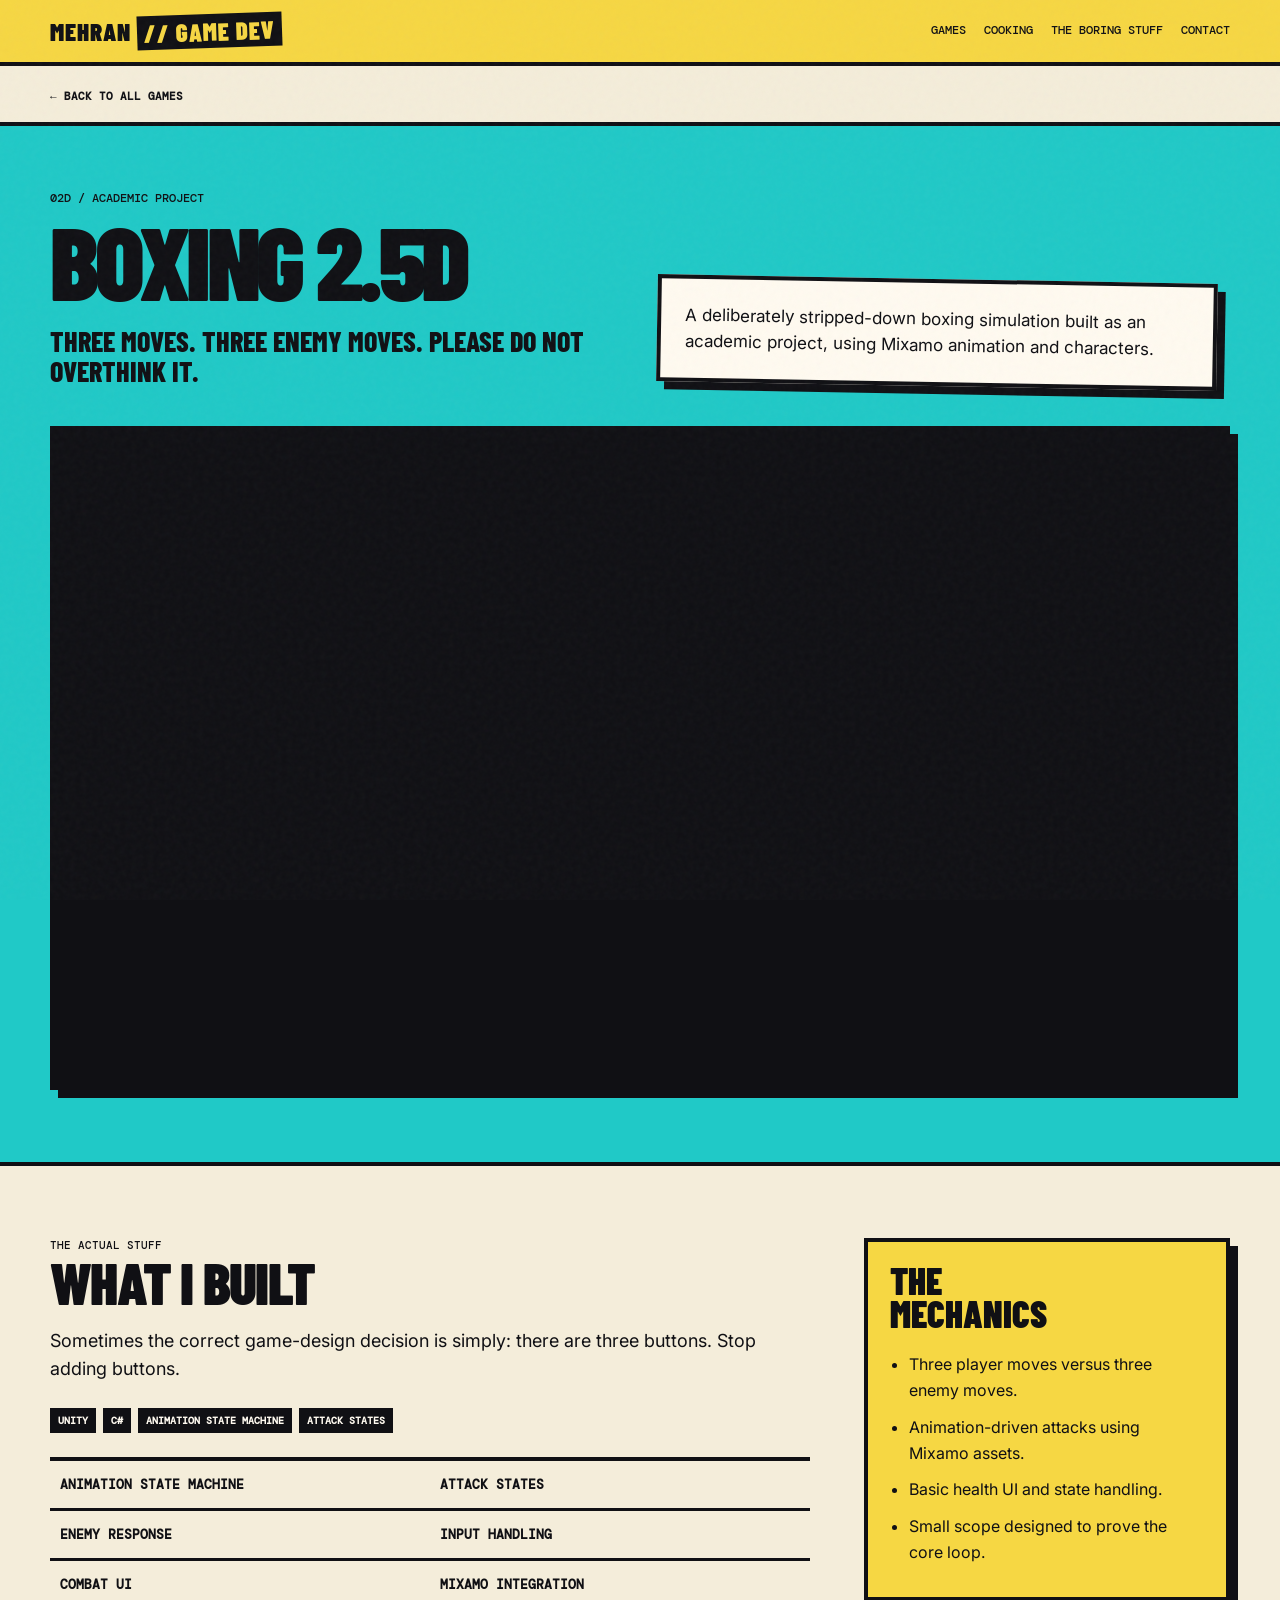
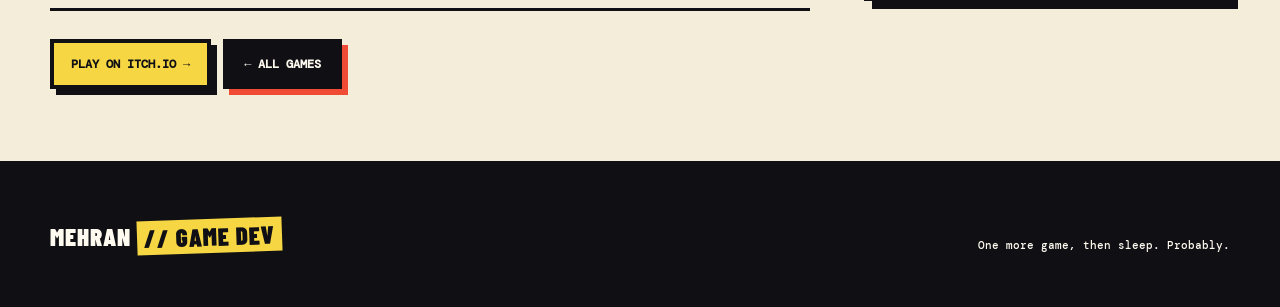
==== games/boxing-2-5d.html @ f03bd95a "initialising portfolio" ====
<!DOCTYPE html>
<html lang="en">
<head>
<meta charset="UTF-8">
<meta name="viewport" content="width=device-width, initial-scale=1.0">
<title>Boxing 2.5D // MEHRAN</title>
<meta name="description" content="Boxing 2.5D — project page by Mehran, solo indie game developer.">
<link rel="stylesheet" href="../css/style.css">
</head>
<body>
<div class="noise"></div>

<header class="topbar">
  <div class="wrap">
    <div class="logo"><a href="../index.html" style="text-decoration:none">MEHRAN <span>// GAME DEV</span></a></div>
    <nav>
      <a href="../index.html#games">games</a>
      <a href="../index.html#cooking">cooking</a>
      <a href="../index.html#about">the boring stuff</a>
      <a href="../index.html#contact">contact</a>
    </nav>
  </div>
</header>

<div class="back-row">
  <div class="wrap"><a href="../index.html#games">← back to all games</a></div>
</div>

<main>
<section class="project-hero cyan">
  <div class="wrap">
    <div class="project-top">
      <div>
        <div class="project-label">02D / ACADEMIC PROJECT</div>
        <h1 class="project-title">Boxing 2.5D</h1>
        <div class="project-hook">Three moves. Three enemy moves. Please do not overthink it.</div>
      </div>
      <div class="project-intro">A deliberately stripped-down boxing simulation built as an academic project, using Mixamo animation and characters.</div>
    </div>
    <div class="project-media">
      <video autoplay muted loop playsinline preload="metadata" aria-label="Boxing 2.5D gameplay">
  <source src="../assets/games/boxing-2-5d/boxing 25.mp4" type="video/mp4">
</video>
      <div class="media-empty">DROP YOUR GAMEPLAY CLIP IN<br>assets/games/boxing-2-5d/</div>
    </div>
  </div>
</section>

<section class="project-body">
  <div class="wrap project-grid">
    <div>
      <div class="eyebrow">THE ACTUAL STUFF</div>
      <h2>WHAT I BUILT</h2>
      <div class="project-copy">
        <p>Sometimes the correct game-design decision is simply: there are three buttons. Stop adding buttons.</p>
      </div>
      <div class="project-tags"><span class="project-tag">UNITY</span><span class="project-tag">C#</span><span class="project-tag">ANIMATION STATE MACHINE</span><span class="project-tag">ATTACK STATES</span></div>
      <div class="system-list"><div class="system-item">Animation state machine</div><div class="system-item">Attack states</div><div class="system-item">Enemy response</div><div class="system-item">Input handling</div><div class="system-item">Combat UI</div><div class="system-item">Mixamo integration</div></div>
      <div class="project-cta">
        <a class="project-button" href="https://mehran13579.itch.io/boxing-unity-25d-2nd" target="_blank" rel="noopener">PLAY ON ITCH.IO →</a>
        <a class="project-button dark" href="../index.html#games">← ALL GAMES</a>
      </div>
    </div>
    <aside class="project-aside">
      <h3>THE<br>MECHANICS</h3>
      <ul class="project-bullets"><li>Three player moves versus three enemy moves.</li><li>Animation-driven attacks using Mixamo assets.</li><li>Basic health UI and state handling.</li><li>Small scope designed to prove the core loop.</li></ul>
    </aside>
  </div>
</section>
</main>

<footer class="site-footer" id="contact">
  <div class="wrap footer-grid">
    <div class="logo">MEHRAN <span>// GAME DEV</span></div>
    <div class="footer-small">One more game, then sleep. Probably. </div>
  </div>
</footer>
</body>
</html>
---- css/style.css ----
@import url('https://fonts.googleapis.com/css2?family=Barlow+Condensed:wght@600;700;800;900&family=DM+Mono:wght@400;500&family=Inter:wght@400;600;700;800&display=swap');

:root{
  --ink:#101014;
  --paper:#f4edda;
  --yellow:#f6d743;
  --red:#ef4b35;
  --cyan:#20c9c7;
  --white:#fffaf0;
  --muted:#635f55;
  --border:4px solid var(--ink);
  --shadow:8px 8px 0 var(--ink);
  --display:"Barlow Condensed", Impact, sans-serif;
  --body:Inter, Arial, sans-serif;
  --mono:"DM Mono", monospace;
}
*{box-sizing:border-box}
html{scroll-behavior:smooth}
body{margin:0;background:var(--paper);color:var(--ink);font-family:var(--body);overflow-x:hidden}
a{color:inherit}
::selection{background:var(--red);color:var(--white)}

.noise{position:fixed;inset:0;pointer-events:none;opacity:.035;z-index:20;background-image:url("data:image/svg+xml,%3Csvg viewBox='0 0 180 180' xmlns='http://www.w3.org/2000/svg'%3E%3Cfilter id='n'%3E%3CfeTurbulence type='fractalNoise' baseFrequency='.9' numOctaves='3' stitchTiles='stitch'/%3E%3C/filter%3E%3Crect width='100%25' height='100%25' filter='url(%23n)'/%3E%3C/svg%3E")}
.wrap{width:min(1180px,calc(100% - 32px));margin:auto}
.topbar{border-bottom:var(--border);background:var(--yellow);position:sticky;top:0;z-index:15}
.topbar .wrap{height:62px;display:flex;align-items:center;justify-content:space-between;gap:20px}
.logo{font:900 25px var(--display);letter-spacing:.04em}
.logo span{display:inline-block;background:var(--ink);color:var(--yellow);padding:2px 7px;transform:rotate(-2deg)}
nav{display:flex;gap:18px;font:500 12px var(--mono);text-transform:uppercase}
nav a{text-decoration:none;border-bottom:2px solid transparent}
nav a:hover{border-color:var(--ink)}

.hero{padding:68px 0 78px;border-bottom:var(--border);position:relative;overflow:hidden}
.hero-grid{display:grid;grid-template-columns:1.35fr .65fr;gap:38px;align-items:end}
.kicker{font:500 13px var(--mono);text-transform:uppercase;margin-bottom:18px}
.kicker::before{content:"●";color:var(--red);margin-right:8px}
h1{font:900 clamp(65px,10vw,142px)/.78 var(--display);text-transform:uppercase;letter-spacing:-.045em;margin:0;max-width:850px}
.hero h1 .stroke{-webkit-text-stroke:3px var(--ink);color:transparent}
.hero-copy{font-size:18px;line-height:1.45;max-width:630px;margin:28px 0 0}
.tagline-options{margin-top:28px;display:grid;gap:8px;max-width:650px}
.tagline{font:500 12px var(--mono);border-left:5px solid var(--red);padding:9px 12px;background:var(--white)}
.tagline b{color:var(--red)}
.hero-side{border:var(--border);background:var(--cyan);padding:22px;box-shadow:var(--shadow);transform:rotate(1.5deg)}
.hero-side .screen{aspect-ratio:1/1;background:var(--ink);border:3px solid var(--ink);display:grid;place-items:center;position:relative;overflow:hidden}
.crosshair{font:900 95px var(--display);color:var(--yellow);line-height:1}
.hero-side p{font:500 11px var(--mono);line-height:1.5;margin:16px 0 0}
.tape{position:absolute;background:var(--yellow);border:3px solid var(--ink);padding:5px 12px;font:700 11px var(--mono);transform:rotate(-5deg)}
.tape.a{top:15px;right:-30px}.tape.b{bottom:20px;left:-25px;transform:rotate(7deg);background:var(--red);color:var(--white)}

section{padding:80px 0;border-bottom:var(--border)}
.section-head{display:flex;justify-content:space-between;align-items:flex-end;gap:20px;margin-bottom:32px}
.eyebrow{font:500 11px var(--mono);text-transform:uppercase;margin-bottom:7px}
h2{font:900 clamp(45px,7vw,88px)/.82 var(--display);margin:0;text-transform:uppercase;letter-spacing:-.03em}
.section-note{max-width:380px;font-size:13px;line-height:1.5}

.flagship{background:var(--red)}
.flagship .section-head{color:var(--white)}
.flagship .eyebrow{color:var(--yellow)}
.flagship-grid{display:grid;grid-template-columns:1.2fr .8fr;gap:24px}
.media{border:var(--border);background:var(--ink);box-shadow:var(--shadow);position:relative;min-height:420px;display:flex;align-items:center;justify-content:center;overflow:hidden}
/* .media::before{content:"GAMEPLAY MEDIA SLOT";font:700 13px var(--mono);letter-spacing:.12em;color:var(--yellow);border:2px dashed var(--yellow);padding:16px;transform:rotate(-4deg)} */
.media .hud{position:absolute;inset:15px;pointer-events:none;font:700 10px var(--mono);color:var(--white)}
.hud span{position:absolute}.hud .tl{top:0;left:0}.hud .tr{top:0;right:0}.hud .bl{bottom:0;left:0}.hud .br{bottom:0;right:0}
.flagship-info{border:var(--border);background:var(--paper);padding:28px;box-shadow:var(--shadow)}
.flagship-info h3{font:900 47px/.85 var(--display);text-transform:uppercase;margin:0 0 20px}
.flagship-info p{font-size:14px;line-height:1.55}
.specs{display:grid;grid-template-columns:1fr 1fr;border-top:3px solid var(--ink);margin-top:20px}
.spec{padding:14px 8px 14px 0;border-bottom:2px solid var(--ink)}
.spec:nth-child(odd){border-right:2px solid var(--ink);padding-right:12px}
.spec:nth-child(even){padding-left:12px}
.spec b{display:block;font:900 13px var(--display);text-transform:uppercase}.spec small{font:400 10px var(--mono)}
.tags{display:flex;flex-wrap:wrap;gap:6px;margin-top:18px}
.tag{font:500 10px var(--mono);background:var(--ink);color:var(--white);padding:6px 8px}
.button{display:inline-block;margin-top:20px;background:var(--yellow);border:var(--border);padding:12px 17px;text-decoration:none;font:900 14px var(--display);text-transform:uppercase;box-shadow:5px 5px 0 var(--ink)}
.button:hover{transform:translate(3px,3px);box-shadow:2px 2px 0 var(--ink)}

.games{background:var(--paper)}
.game-grid{display:grid;grid-template-columns:repeat(2,1fr);gap:24px}
.game-card{border:var(--border);background:var(--white);box-shadow:var(--shadow);position:relative;transition:transform .15s}
.game-card:hover{transform:rotate(-.7deg)}
.game-art{aspect-ratio:16/9;height:auto;background:var(--ink);display:grid;place-items:center;border-bottom:var(--border);position:relative;overflow:hidden}
.game-art .slot{color:var(--yellow);font:500 11px var(--mono);border:2px dashed var(--yellow);padding:12px}
.game-art .icon{position:absolute;font:900 80px var(--display);opacity:.9}
.game-card:nth-child(1) .game-art{background:var(--cyan)}.game-card:nth-child(2) .game-art{background:var(--yellow)}
.game-card:nth-child(3) .game-art{background:var(--red)}.game-card:nth-child(4) .game-art{background:#b9d7d5}
.game-card:nth-child(5) .game-art{background:#e1bb4e}
.card-body{padding:22px}
.card-num{font:500 10px var(--mono);color:var(--muted)}
.card-body h3{font:900 36px/.9 var(--display);text-transform:uppercase;margin:8px 0 10px}
.hook{font-weight:800;font-size:14px;margin-bottom:16px}
.card-body ul{padding-left:18px;margin:0;font-size:12px;line-height:1.6}
.card-body .tags{margin-top:17px}
.card-link{font:700 11px var(--mono);display:inline-block;margin-top:18px;text-transform:uppercase;text-decoration-thickness:2px}

.cooking{background:var(--cyan)}
.cook-grid{display:grid;grid-template-columns:repeat(3,1fr);gap:18px}
.cook{border:var(--border);background:var(--white);padding:20px;box-shadow:5px 5px 0 var(--ink);position:relative}
.cook:after{content:"WIP";position:absolute;top:12px;right:-7px;background:var(--red);color:var(--white);border:3px solid var(--ink);padding:4px 8px;font:900 11px var(--mono);transform:rotate(4deg)}
.cook h3{font:900 33px/.9 var(--display);text-transform:uppercase;margin:0 0 12px;padding-right:30px}
.cook p{font-size:12px;line-height:1.55}
.cook .status{font:500 10px var(--mono);border-top:2px solid var(--ink);padding-top:12px;margin-top:18px}

.about{background:var(--ink);color:var(--white)}
.about-grid{display:grid;grid-template-columns:.8fr 1.2fr;gap:45px}
.about h2{color:var(--yellow)}
.devlog{border:var(--border);padding:20px;background:var(--yellow);color:var(--ink);box-shadow:var(--shadow);transform:rotate(-1deg)}
.devlog p{font:500 13px/1.6 var(--mono)}
.skills{display:flex;flex-wrap:wrap;gap:9px;margin-top:20px}
.skill{border:2px solid var(--white);padding:9px 11px;font:500 11px var(--mono)}
.about-copy{font-size:16px;line-height:1.65;max-width:700px}.about-copy strong{color:var(--yellow)}
.skill-label{font:700 12px var(--mono);margin-top:25px;text-transform:uppercase}

.content{background:var(--yellow)}
.content-grid{display:grid;grid-template-columns:1fr 1fr;gap:24px}
.content-card{border:var(--border);background:var(--white);padding:25px;box-shadow:var(--shadow)}
.content-card h3{font:900 43px/.85 var(--display);text-transform:uppercase;margin:0 0 12px}
.content-card p{font-size:13px;line-height:1.55}
.content-card a{font:700 11px var(--mono);text-transform:uppercase}

footer{background:var(--red);color:var(--white);padding:75px 0 35px}
.footer-main{display:flex;justify-content:space-between;align-items:end;gap:30px}
footer h2{color:var(--yellow);max-width:700px}
.footer-links{display:flex;flex-wrap:wrap;gap:10px;margin-top:30px}
.footer-links a{border:3px solid var(--white);padding:10px 13px;text-decoration:none;font:700 11px var(--mono)}
.footer-links a:hover{background:var(--white);color:var(--red)}
.footnote{margin-top:60px;border-top:2px solid var(--white);padding-top:15px;font:400 10px var(--mono);display:flex;justify-content:space-between}

@media(max-width:800px){
  .topbar .wrap{height:auto;min-height:58px;padding:10px 0}.topbar nav{display:none}
  .hero{padding:50px 0}.hero-grid,.flagship-grid,.about-grid,.content-grid{grid-template-columns:1fr}
  .hero-side{max-width:330px;margin:10px auto 0}.game-grid{grid-template-columns:1fr}.cook-grid{grid-template-columns:1fr}
  .media{min-height:300px}.section-head{display:block}.section-note{margin-top:15px}
  .footer-main{display:block}
}
@media(max-width:500px){
  .wrap{width:min(100% - 22px,1180px)}section{padding:55px 0}
  h1{font-size:65px}.flagship-info h3{font-size:39px}.game-art{aspect-ratio:16/9;height:auto}
  .specs{grid-template-columns:1fr}.spec:nth-child(odd){border-right:0;padding-right:0}.spec:nth-child(even){padding-left:0}
  .footnote{display:block}.footnote span{display:block;margin-top:8px}
}
/* Scalable media */
.game-media,.game-media img,.game-media video{width:100%;height:100%}
.game-media{position:absolute;inset:0;overflow:hidden}
.game-media img,.game-media video{object-fit:cover;display:block}
.game-media-placeholder{position:absolute;inset:0;display:grid;place-items:center;pointer-events:none}
.game-art .game-media-placeholder{color:var(--yellow);font:500 11px var(--mono);z-index:2}
.game-art.has-media .game-media-placeholder{display:none}


/* MP4 / WebM gameplay media */
.game-media video{
  width:100%;
  height:100%;
  display:block;
  object-fit:cover;
}
.game-media .video-fallback{
  display:none;
}


/* =========================================================
   MULTI-PAGE PROJECTS
   Same visual language; deeper project pages.
   ========================================================= */
.project-hero{padding:64px 0 72px;border-bottom:var(--border);background:var(--red)}
.project-hero.yellow{background:var(--yellow)}
.project-hero.cyan{background:var(--cyan)}
.project-top{display:grid;grid-template-columns:1fr 1fr;gap:34px;align-items:end}
.project-label{font:500 12px var(--mono);text-transform:uppercase;margin-bottom:14px}
.project-title{font:900 clamp(58px,8vw,110px)/.8 var(--display);text-transform:uppercase;letter-spacing:-.045em;margin:0;max-width:850px}
.project-hook{font:800 clamp(19px,2.2vw,28px)/1.08 var(--display);text-transform:uppercase;margin:24px 0 0;max-width:700px}
.project-intro{font-size:17px;line-height:1.5;max-width:560px;border:var(--border);background:var(--white);padding:24px;box-shadow:var(--shadow);transform:rotate(1deg)}
.project-media{border:var(--border);background:var(--ink);box-shadow:var(--shadow);margin-top:40px;aspect-ratio:16/9;position:relative;overflow:hidden}
.project-media video,.project-media img{width:100%;height:100%;display:block;object-fit:cover}
.project-media .media-empty{height:100%;display:grid;place-items:center;color:var(--yellow);font:500 12px var(--mono);text-align:center;padding:20px}
.project-body{padding:72px 0}
.project-grid{display:grid;grid-template-columns:1.35fr .65fr;gap:54px}
.project-body h2{font-size:58px;margin-bottom:20px}
.project-copy{font-size:18px;line-height:1.6;max-width:720px}
.project-copy p{margin:0 0 22px}
.system-list{display:grid;grid-template-columns:repeat(2,minmax(0,1fr));gap:0;border-top:var(--border)}
.system-item{font:700 13px var(--mono);padding:15px 10px;border-bottom:3px solid var(--ink);text-transform:uppercase}
.project-aside{border:var(--border);background:var(--yellow);padding:22px;box-shadow:var(--shadow);align-self:start}
.project-aside h3{font:900 37px/.9 var(--display);text-transform:uppercase;margin:0 0 20px}
.project-bullets{margin:0;padding-left:19px;line-height:1.65}
.project-bullets li{margin-bottom:10px}
.project-tags{display:flex;flex-wrap:wrap;gap:7px;margin:24px 0}
.project-tag{background:var(--ink);color:var(--white);font:700 10px var(--mono);padding:6px 8px}
.project-cta{display:flex;flex-wrap:wrap;gap:12px;margin-top:28px}
.project-button{display:inline-block;background:var(--yellow);border:var(--border);box-shadow:6px 6px 0 var(--ink);padding:13px 17px;font:800 12px var(--mono);text-decoration:none;text-transform:uppercase}
.project-button.dark{background:var(--ink);color:var(--white);box-shadow:6px 6px 0 var(--red)}
.project-button:hover{transform:translate(3px,3px);box-shadow:3px 3px 0 var(--ink)}
.project-note{border-left:7px solid var(--red);background:var(--paper);padding:16px 18px;font:500 12px/1.6 var(--mono);margin-top:28px}
.back-row{padding:18px 0;border-bottom:var(--border);background:var(--paper)}
.back-row a{font:700 11px var(--mono);text-decoration:none;text-transform:uppercase}
.back-row a:hover{text-decoration:underline}
.site-footer{padding:54px 0;background:var(--ink);color:var(--white)}
.site-footer .logo span{background:var(--yellow);color:var(--ink)}
.footer-grid{display:flex;justify-content:space-between;gap:30px;align-items:end}
.footer-small{font:500 11px/1.5 var(--mono);max-width:420px}
@media(max-width:800px){
  .project-top,.project-grid{grid-template-columns:1fr}
  .project-media{aspect-ratio:16/9}
  .system-list{grid-template-columns:1fr}
  .footer-grid{display:grid}
}
.card-actions{display:flex;flex-wrap:wrap;gap:10px;margin-top:14px}
.card-actions .card-link{margin-top:0}
.card-actions .secondary{background:transparent;color:var(--ink)}

.button.secondary{background:transparent;color:var(--ink);margin-left:4px}
#flagship-media video {
    width: 100%;
    height: 100%;
    object-fit: cover;
    display: block;
}
/* Cooking project media variants */
.game-art.paper{background:var(--paper)}
.game-art.yellow{background:var(--yellow)}
.game-art.red{background:var(--red)}
.game-art.white{color:var(--white)}
.game-art > video,.game-art > img{width:100%;height:100%;object-fit:cover;display:block}
/* .hero-side .screen img {
    width: 100%;
    height: 100%;
    object-fit: cover;
    display: block;
} */
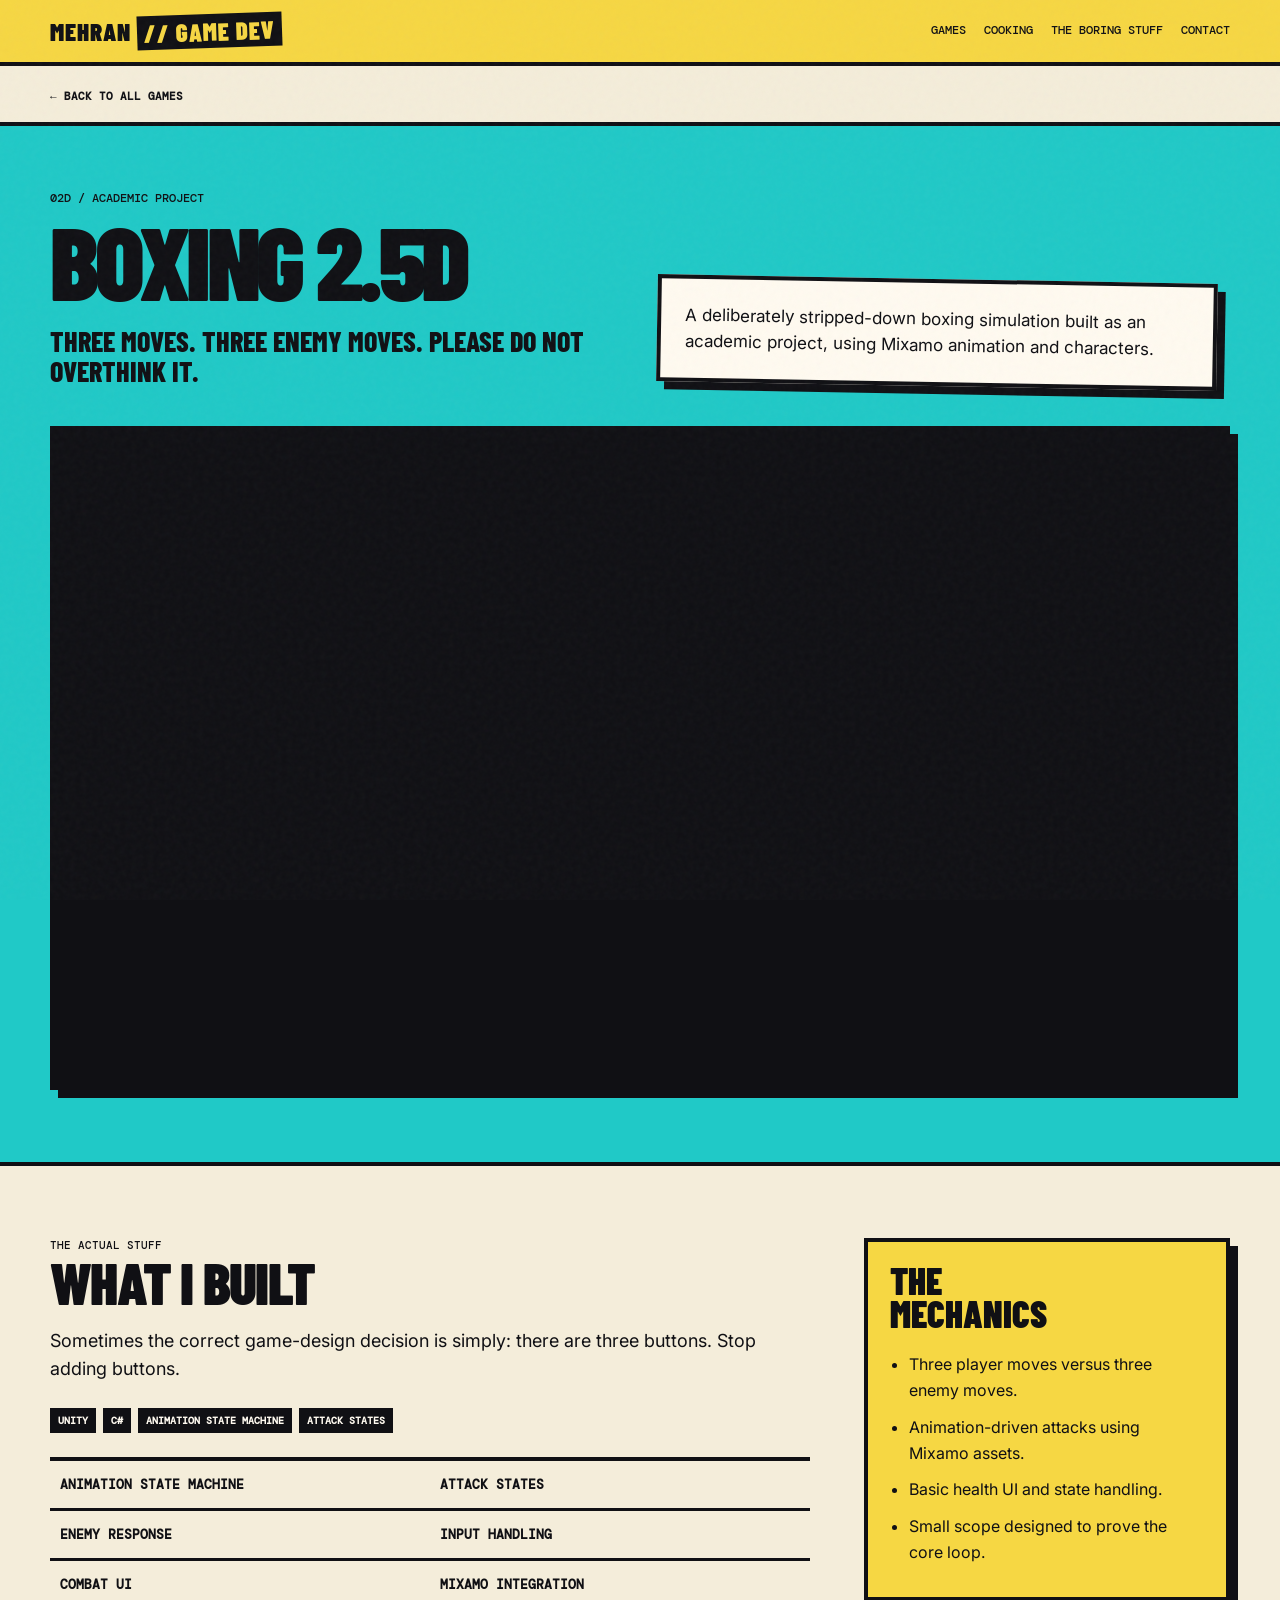
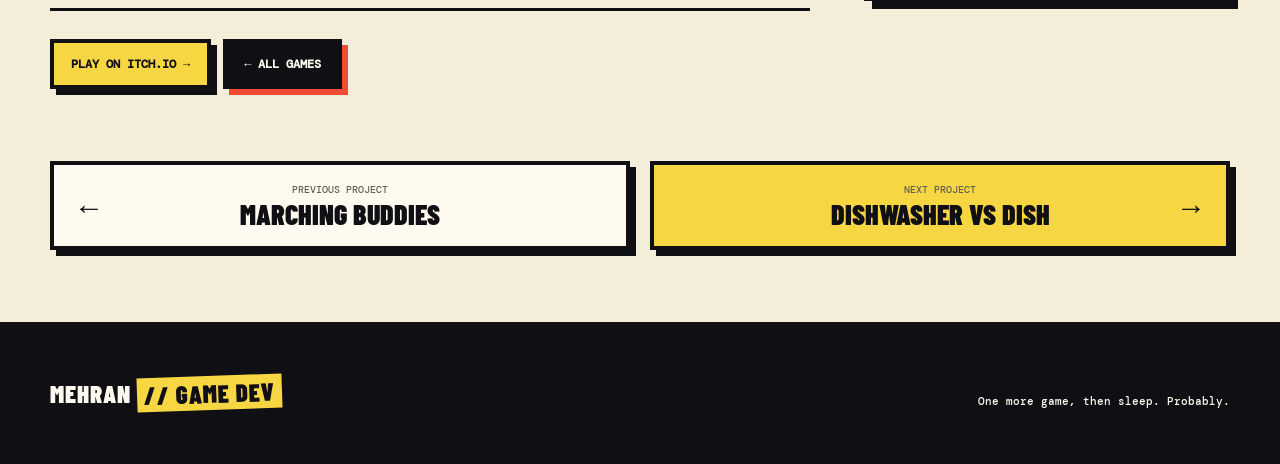
==== commit 2f016d03: "updated the project analysises" ====
--- a/games/boxing-2-5d.html
+++ b/games/boxing-2-5d.html
@@ -69,6 +69,17 @@
 </section>
 </main>
 
+<nav class="project-pagination wrap" aria-label="Project navigation">
+  <a class="project-pagination-link previous" href="marching-buddies.html" aria-label="Previous project: Marching Buddies" rel="prev">
+    <span class="project-pagination-arrow" aria-hidden="true">←</span>
+    <span><span class="project-pagination-label">PREVIOUS PROJECT</span><span class="project-pagination-title">Marching Buddies</span></span>
+  </a>
+  <a class="project-pagination-link next" href="dishwasher-vs-dish.html" aria-label="Next project: Dishwasher vs Dish" rel="next">
+    <span><span class="project-pagination-label">NEXT PROJECT</span><span class="project-pagination-title">Dishwasher vs Dish</span></span>
+    <span class="project-pagination-arrow" aria-hidden="true">→</span>
+  </a>
+</nav>
+
 <footer class="site-footer" id="contact">
   <div class="wrap footer-grid">
     <div class="logo">MEHRAN <span>// GAME DEV</span></div>
--- a/css/style.css
+++ b/css/style.css
@@ -78,6 +78,9 @@
 .game-grid{display:grid;grid-template-columns:repeat(2,1fr);gap:24px}
 .game-card{border:var(--border);background:var(--white);box-shadow:var(--shadow);position:relative;transition:transform .15s}
 .game-card:hover{transform:rotate(-.7deg)}
+.game-card .card-overlay{position:absolute;inset:0;z-index:1}
+.game-card .card-overlay:focus-visible{outline:3px solid var(--red);outline-offset:3px}
+.game-card .card-actions{position:relative;z-index:2}
 .game-art{aspect-ratio:16/9;height:auto;background:var(--ink);display:grid;place-items:center;border-bottom:var(--border);position:relative;overflow:hidden}
 .game-art .slot{color:var(--yellow);font:500 11px var(--mono);border:2px dashed var(--yellow);padding:12px}
 .game-art .icon{position:absolute;font:900 80px var(--display);opacity:.9}
@@ -126,7 +129,22 @@
 .footnote{margin-top:60px;border-top:2px solid var(--white);padding-top:15px;font:400 10px var(--mono);display:flex;justify-content:space-between}
 
 @media(max-width:800px){
-  .topbar .wrap{height:auto;min-height:58px;padding:10px 0}.topbar nav{display:none}
+
+  .topbar .wrap{
+    height:auto;
+    min-height:58px;
+    padding:10px 0;
+    gap:10px;
+  }
+
+  .topbar nav{
+    display:flex;
+    gap:8px;
+    font-size:9px;
+    flex-wrap:wrap;
+    justify-content:flex-end;
+  }
+
   .hero{padding:50px 0}.hero-grid,.flagship-grid,.about-grid,.content-grid{grid-template-columns:1fr}
   .hero-side{max-width:330px;margin:10px auto 0}.game-grid{grid-template-columns:1fr}.cook-grid{grid-template-columns:1fr}
   .media{min-height:300px}.section-head{display:block}.section-note{margin-top:15px}
@@ -174,7 +192,7 @@
 .project-media{border:var(--border);background:var(--ink);box-shadow:var(--shadow);margin-top:40px;aspect-ratio:16/9;position:relative;overflow:hidden}
 .project-media video,.project-media img{width:100%;height:100%;display:block;object-fit:cover}
 .project-media .media-empty{height:100%;display:grid;place-items:center;color:var(--yellow);font:500 12px var(--mono);text-align:center;padding:20px}
-.project-body{padding:72px 0}
+.project-body{padding:72px 0;border-bottom:0}
 .project-grid{display:grid;grid-template-columns:1.35fr .65fr;gap:54px}
 .project-body h2{font-size:58px;margin-bottom:20px}
 .project-copy{font-size:18px;line-height:1.6;max-width:720px}
@@ -195,6 +213,17 @@
 .back-row{padding:18px 0;border-bottom:var(--border);background:var(--paper)}
 .back-row a{font:700 11px var(--mono);text-decoration:none;text-transform:uppercase}
 .back-row a:hover{text-decoration:underline}
+.project-pagination{display:grid;grid-template-columns:repeat(2,minmax(0,1fr));gap:20px;padding-top:0;padding-bottom:72px}
+.project-pagination-link{position:relative;display:flex;align-items:center;justify-content:center;min-width:0;padding:18px 52px;border:var(--border);background:var(--white);box-shadow:6px 6px 0 var(--ink);text-decoration:none;transition:transform .15s,box-shadow .15s}
+.project-pagination-link.next{background:var(--yellow)}
+.project-pagination-link:hover,.project-pagination-link:focus-visible{transform:translate(3px,3px);box-shadow:3px 3px 0 var(--ink)}
+.project-pagination-link:focus-visible{outline:3px solid var(--red);outline-offset:4px}
+.project-pagination-label,.project-pagination-title{display:block}
+.project-pagination-label{font:500 10px var(--mono);color:var(--muted)}
+.project-pagination-title{margin-top:5px;font:900 clamp(19px,2.4vw,28px)/.95 var(--display);text-transform:uppercase}
+.project-pagination-link>span:not(.project-pagination-arrow){flex:1;text-align:center}
+.project-pagination-arrow{position:absolute;left:20px;font:900 30px/.8 var(--display)}
+.project-pagination-link.next .project-pagination-arrow{left:auto;right:20px}
 .site-footer{padding:54px 0;background:var(--ink);color:var(--white)}
 .site-footer .logo span{background:var(--yellow);color:var(--ink)}
 .footer-grid{display:flex;justify-content:space-between;gap:30px;align-items:end}
@@ -203,7 +232,13 @@
   .project-top,.project-grid{grid-template-columns:1fr}
   .project-media{aspect-ratio:16/9}
   .system-list{grid-template-columns:1fr}
+  .project-pagination{gap:12px}
+  .project-pagination-link{padding:14px 40px}
+  .project-pagination-title{font-size:21px}
   .footer-grid{display:grid}
+}
+@media(max-width:500px){
+  .project-pagination{grid-template-columns:1fr;padding-bottom:55px}
 }
 .card-actions{display:flex;flex-wrap:wrap;gap:10px;margin-top:14px}
 .card-actions .card-link{margin-top:0}
@@ -227,4 +262,25 @@
     height: 100%;
     object-fit: cover;
     display: block;
-} */+} */
+
+.breakdown-image-trigger{display:block;width:100%;margin-top:20px;padding:0;border:0;background:transparent;cursor:zoom-in}
+.breakdown-image-trigger img{display:block;width:100%;height:auto;border:var(--border);box-shadow:var(--shadow)}
+.breakdown-image-trigger:focus-visible{outline:3px solid var(--red);outline-offset:4px}
+.breakdown-zoom-cue{margin-top:18px;font:700 11px var(--mono);text-transform:uppercase}
+.breakdown-lightbox{width:min(96vw,1500px);height:min(94vh,1050px);max-width:none;max-height:none;padding:14px;border:var(--border);background:var(--ink);color:var(--white)}
+.breakdown-lightbox::backdrop{background:rgba(16,16,20,.88)}
+.breakdown-lightbox-content{display:grid;width:100%;height:100%;grid-template-rows:auto minmax(0,1fr) auto;gap:12px}
+.breakdown-lightbox-toolbar{display:flex;align-items:center;justify-content:flex-end;gap:8px}
+.breakdown-lightbox-toolbar button{min-width:42px;min-height:38px;padding:7px 10px;border:2px solid var(--white);background:var(--ink);color:var(--white);font:700 12px var(--mono);cursor:pointer}
+.breakdown-lightbox-toolbar button:hover,.breakdown-lightbox-toolbar button:focus-visible{background:var(--yellow);color:var(--ink)}
+.breakdown-lightbox-close{margin-left:auto}
+.breakdown-lightbox-stage{display:block;min-height:0;overflow:hidden;background:#24242b;touch-action:none;cursor:grab}
+.breakdown-lightbox-stage.is-zoomed:active{cursor:grabbing}
+.breakdown-lightbox-stage img{display:block;width:100%;height:auto;max-width:none;transform-origin:top left;user-select:none;-webkit-user-drag:none}
+.breakdown-lightbox-hint{margin:0;text-align:center;font:500 11px/1.5 var(--mono)}
+@media(max-width:600px){
+  .breakdown-lightbox{width:100vw;height:100dvh;max-width:none;max-height:none;padding:8px;border:0}
+  .breakdown-lightbox-toolbar{gap:5px}
+  .breakdown-lightbox-toolbar button{min-width:36px;min-height:36px;padding:6px;font-size:11px}
+}
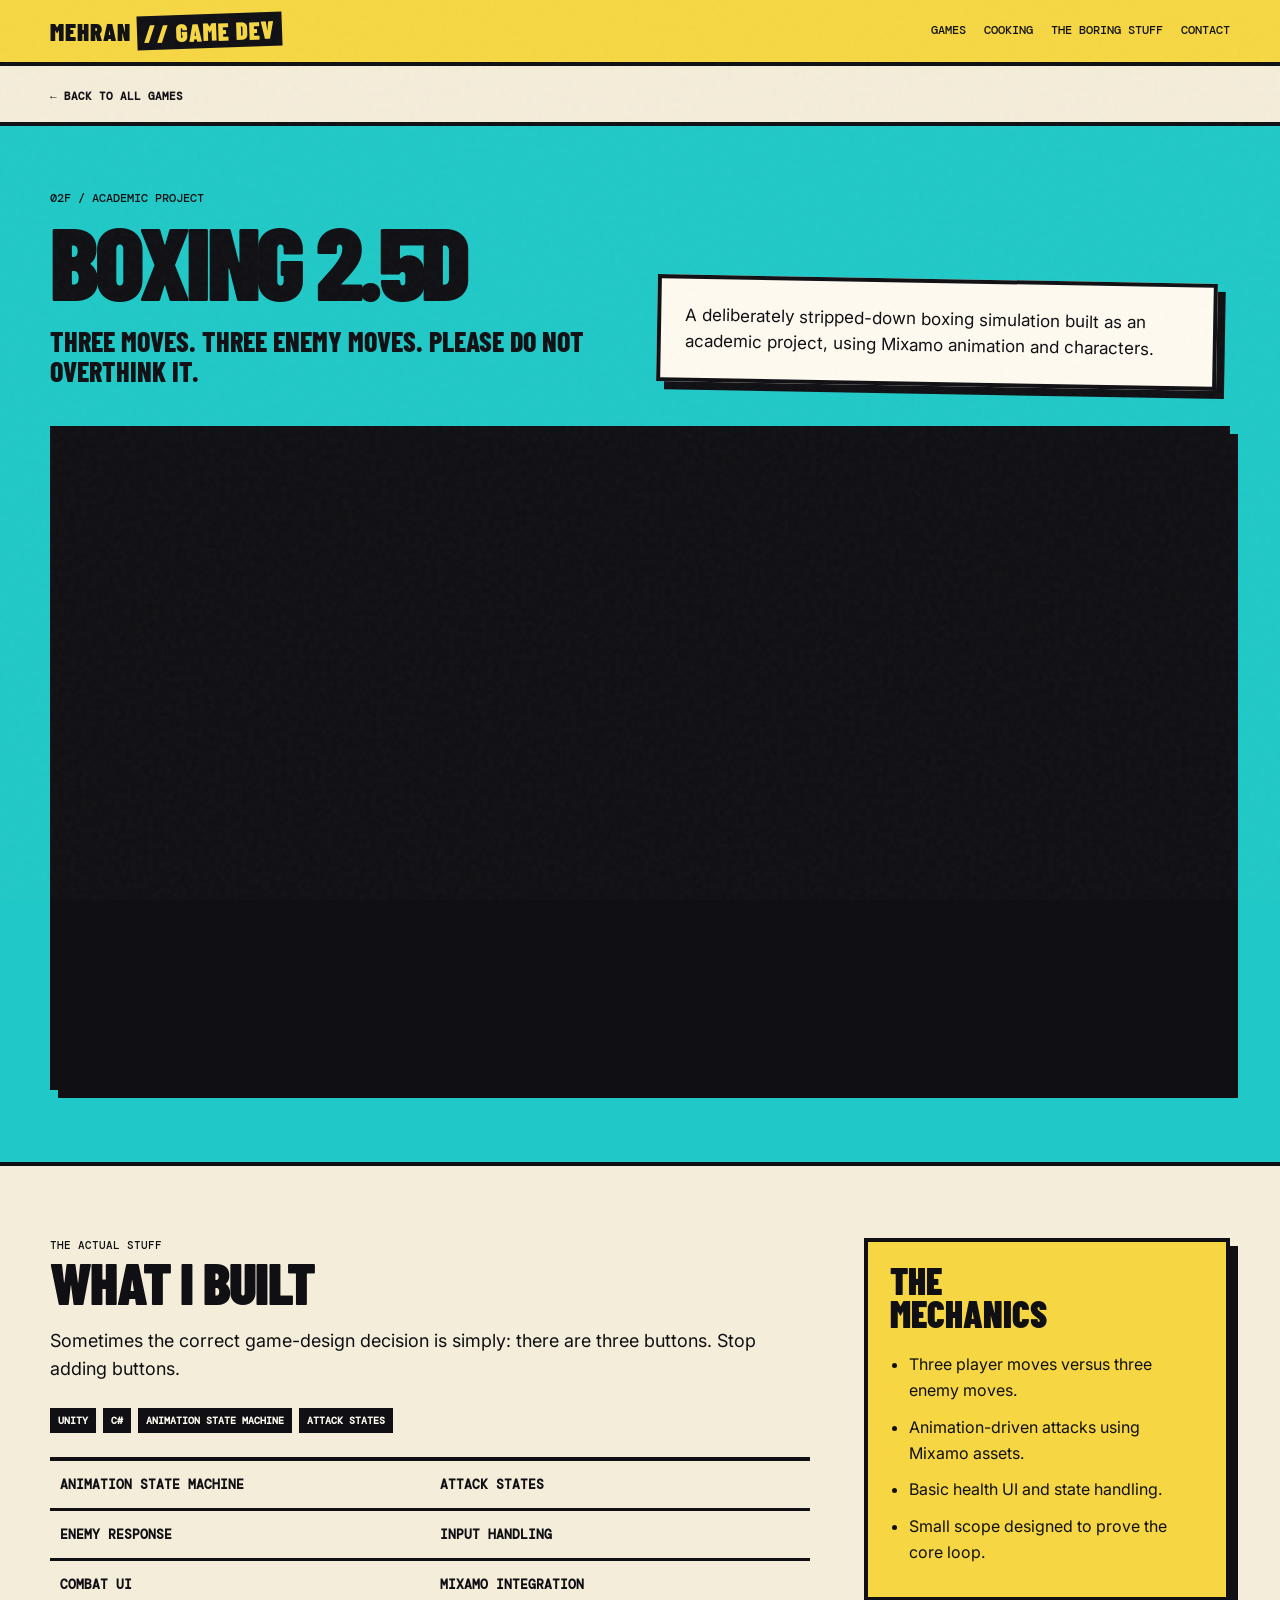
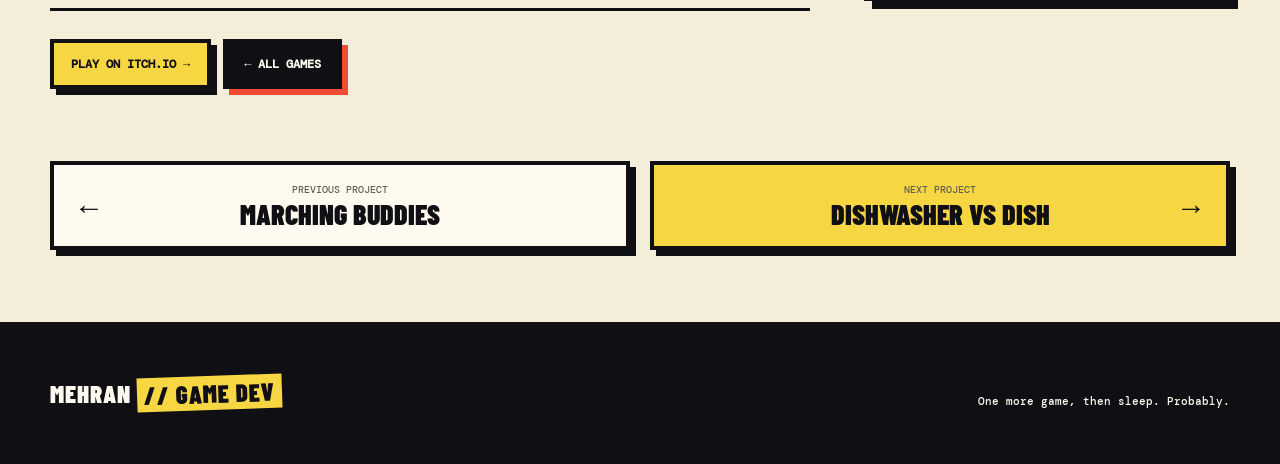
==== commit c42f2de1: "fixed numbering bug" ====
--- a/games/boxing-2-5d.html
+++ b/games/boxing-2-5d.html
@@ -31,7 +31,7 @@
   <div class="wrap">
     <div class="project-top">
       <div>
-        <div class="project-label">02D / ACADEMIC PROJECT</div>
+        <div class="project-label">02F / ACADEMIC PROJECT</div>
         <h1 class="project-title">Boxing 2.5D</h1>
         <div class="project-hook">Three moves. Three enemy moves. Please do not overthink it.</div>
       </div>
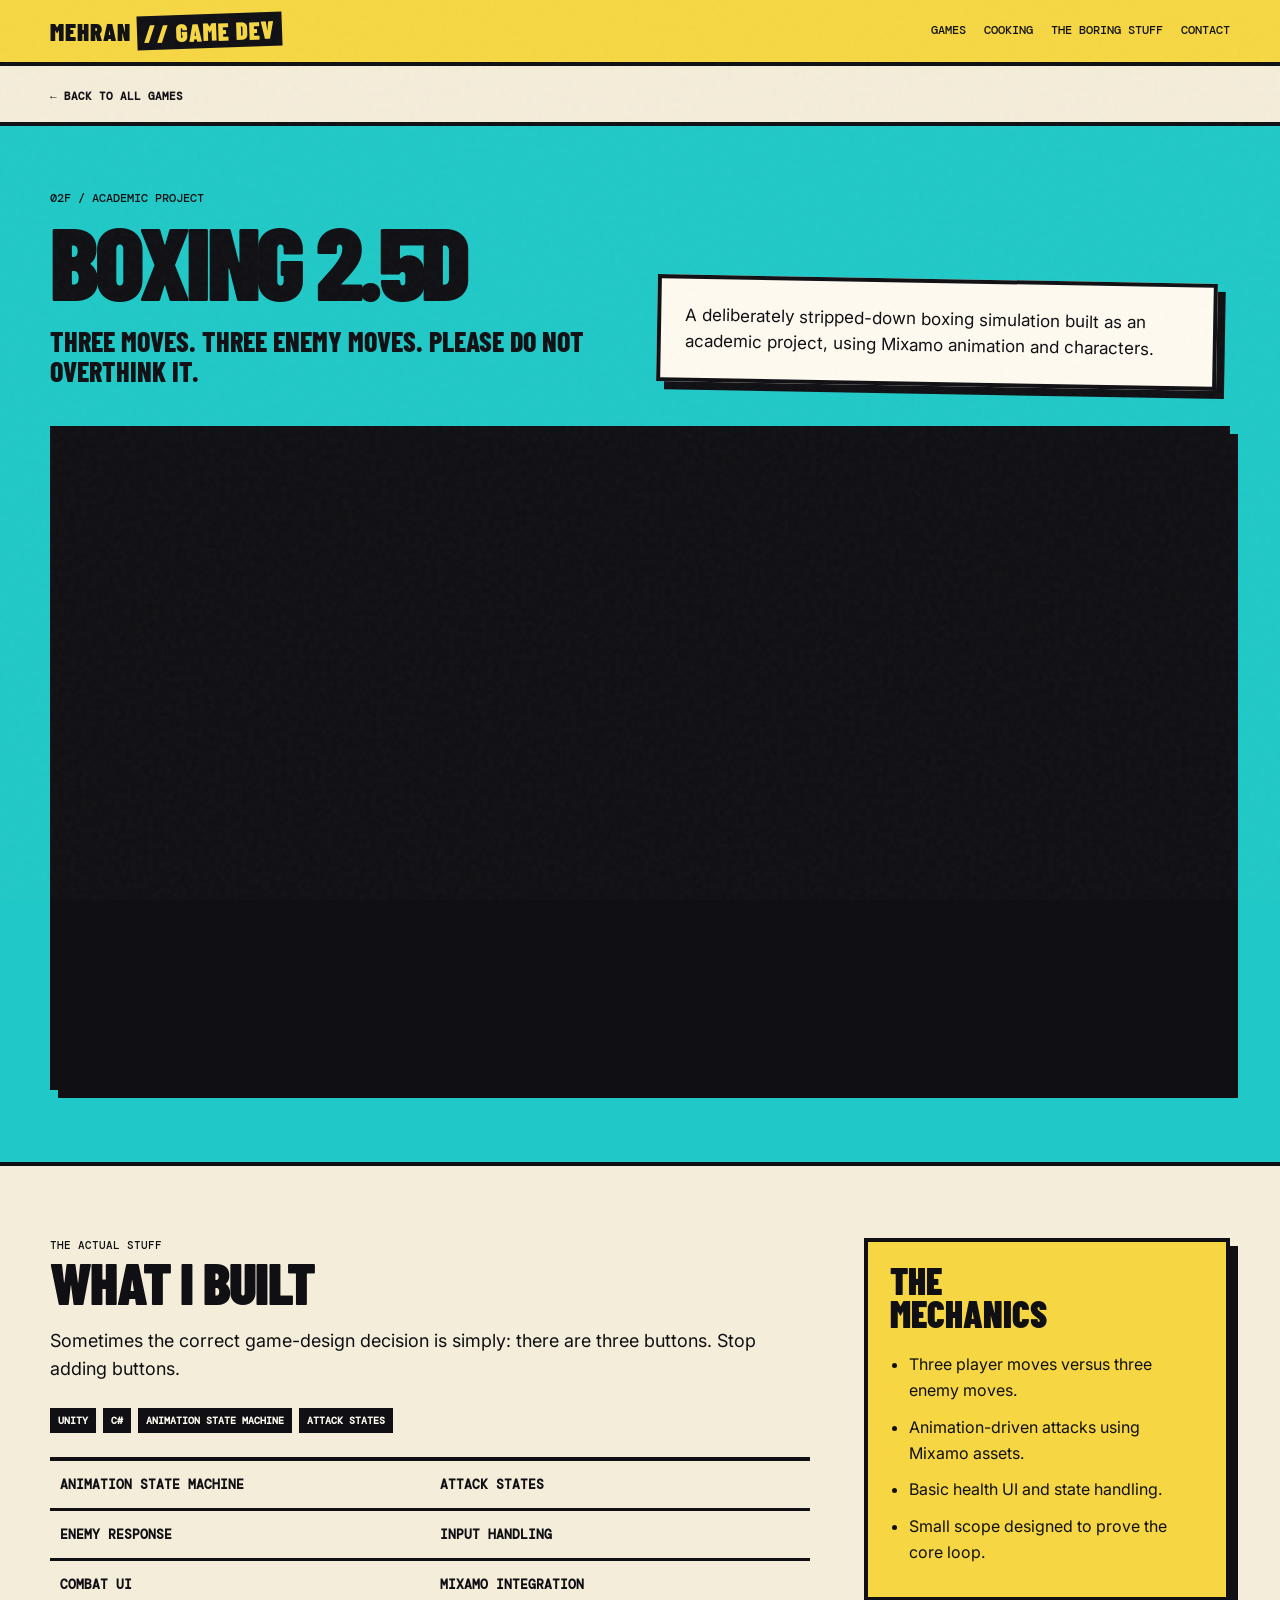
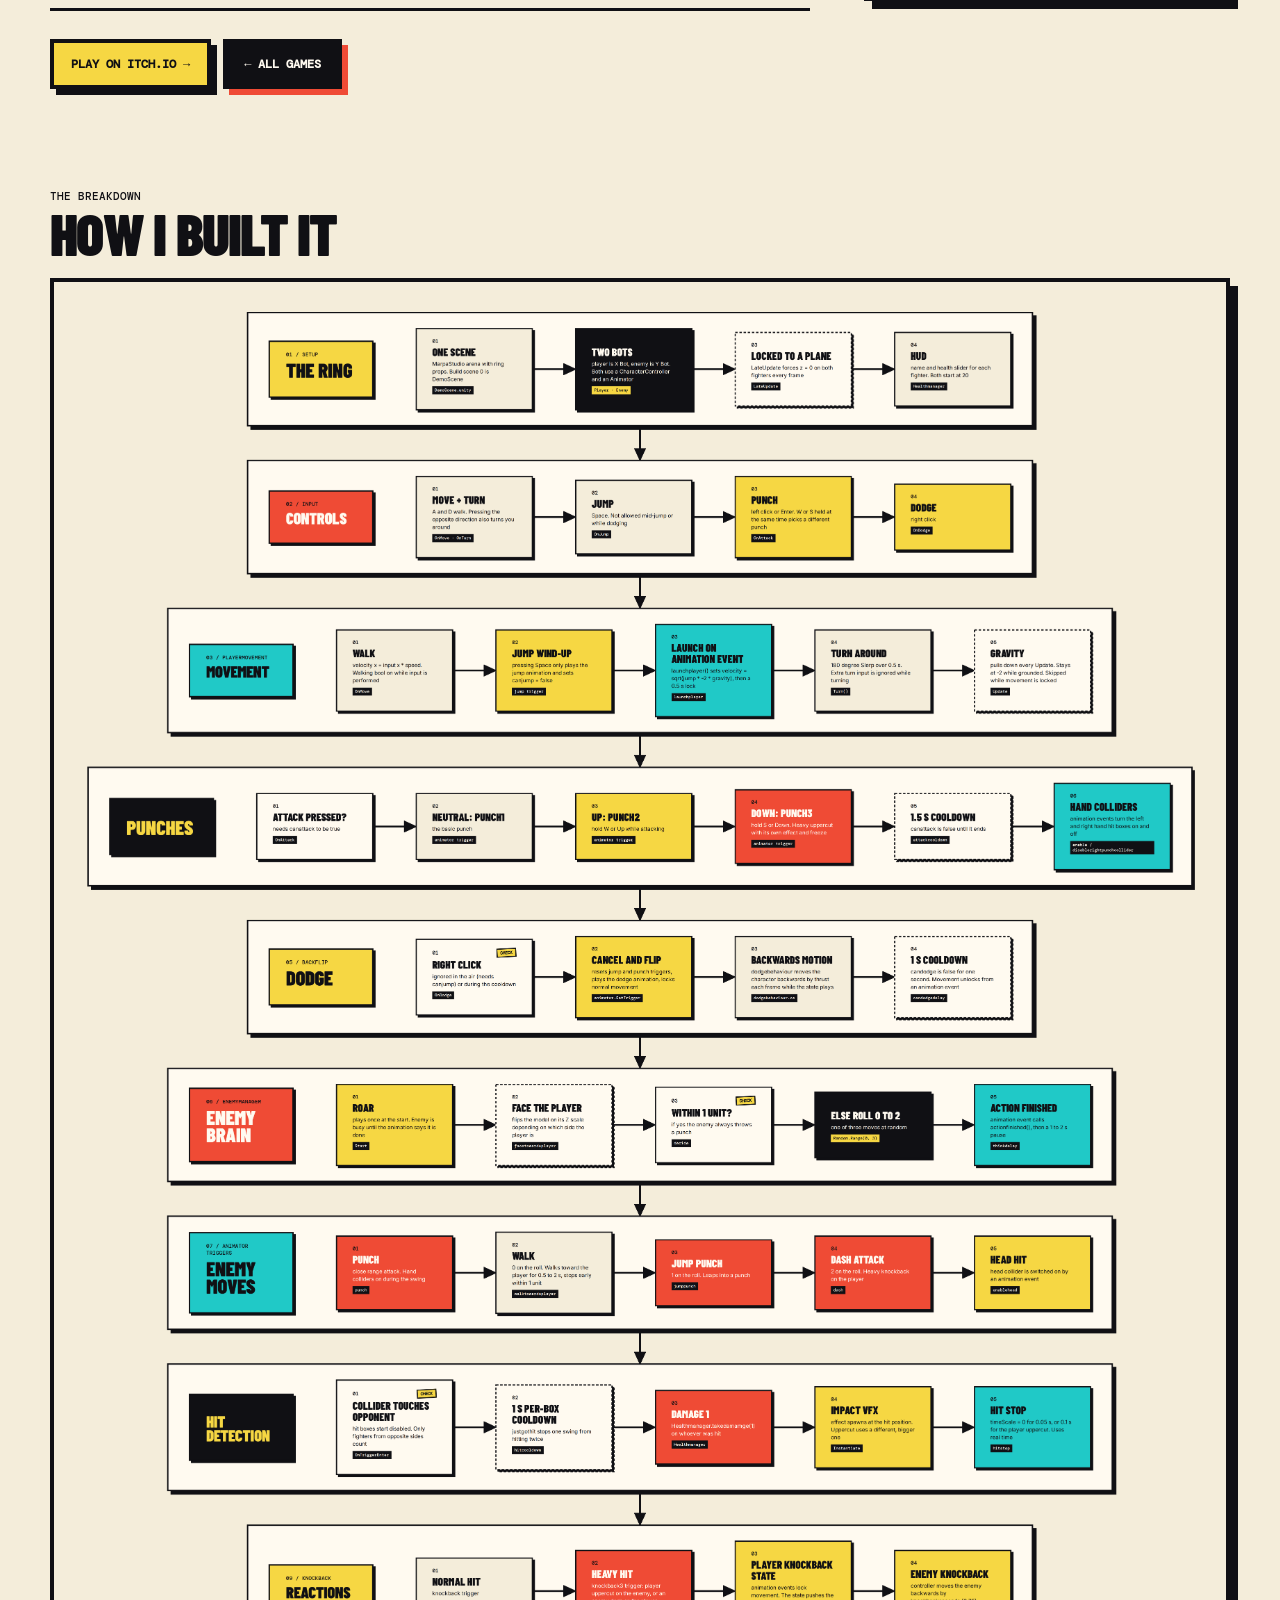
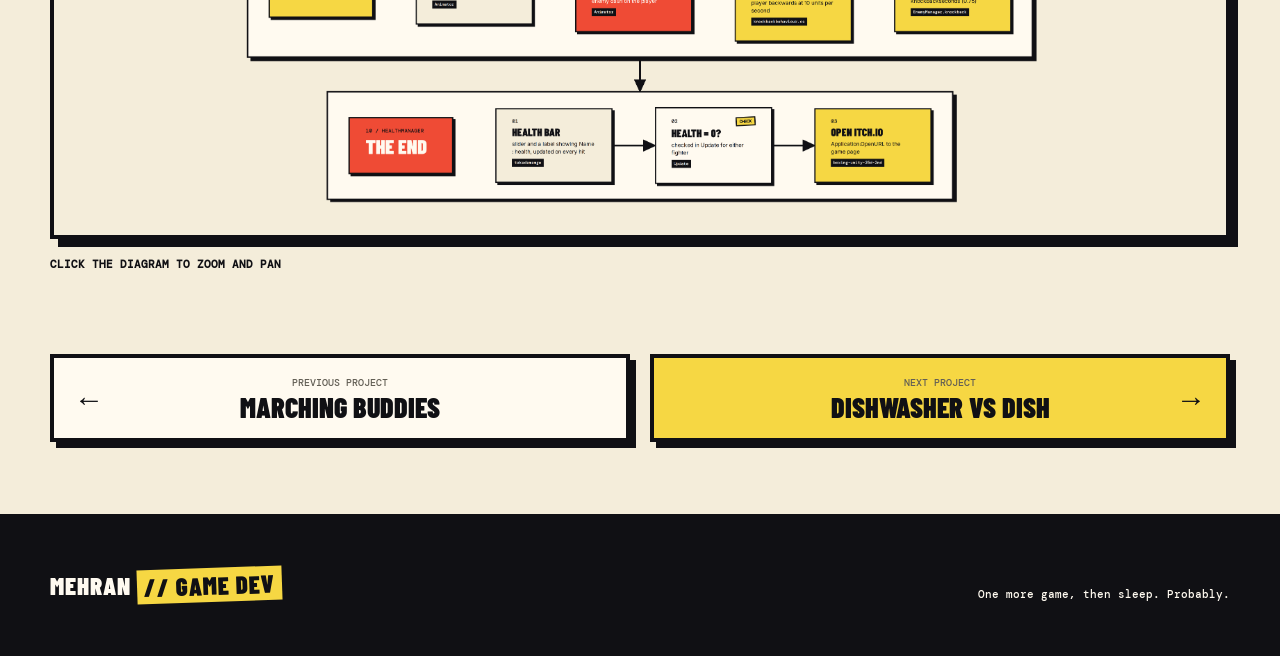
==== commit 5cf5c9e9: "added missing analysis" ====
--- a/games/boxing-2-5d.html
+++ b/games/boxing-2-5d.html
@@ -6,6 +6,7 @@
 <title>Boxing 2.5D // MEHRAN</title>
 <meta name="description" content="Boxing 2.5D — project page by Mehran, solo indie game developer.">
 <link rel="stylesheet" href="../css/style.css">
+<script src="../js/project-breakdown.js?v=5" defer></script>
 </head>
 <body>
 <div class="noise"></div>
@@ -66,6 +67,14 @@
       <ul class="project-bullets"><li>Three player moves versus three enemy moves.</li><li>Animation-driven attacks using Mixamo assets.</li><li>Basic health UI and state handling.</li><li>Small scope designed to prove the core loop.</li></ul>
     </aside>
   </div>
+  <div class="wrap" style="margin-top:100px;">
+    <div class="eyebrow">THE BREAKDOWN</div>
+    <h2>HOW I BUILT IT</h2>
+    <button class="breakdown-image-trigger" type="button" data-breakdown-image="../assets/games/boxing-2-5d/boxing-2-5d-project-analysis.png" data-breakdown-title="Boxing 2.5D system diagram" aria-label="Open full Boxing 2.5D diagram">
+      <img src="../assets/games/boxing-2-5d/boxing-2-5d-project-analysis.png" alt="Project analysis diagram for Boxing 2.5D showing the ring setup, player controls and movement, punch combos, enemy AI, hit detection, health, and end flow" loading="lazy">
+    </button>
+    <p class="breakdown-zoom-cue">Click the diagram to zoom and pan</p>
+  </div>
 </section>
 </main>
 
@@ -86,5 +95,19 @@
     <div class="footer-small">One more game, then sleep. Probably. </div>
   </div>
 </footer>
+<dialog class="breakdown-lightbox" aria-label="Project breakdown image viewer">
+  <div class="breakdown-lightbox-content">
+    <div class="breakdown-lightbox-toolbar">
+      <button type="button" data-breakdown-zoom="out" aria-label="Zoom out">−</button>
+      <button type="button" data-breakdown-zoom="in" aria-label="Zoom in">+</button>
+      <button type="button" data-breakdown-zoom="reset">FIT WIDTH</button>
+      <button class="breakdown-lightbox-close" type="button" data-breakdown-close>CLOSE ×</button>
+    </div>
+    <div class="breakdown-lightbox-stage" data-breakdown-stage>
+      <img alt="">
+    </div>
+    <p class="breakdown-lightbox-hint">Pinch or scroll to zoom · Drag to pan · FIT WIDTH to reset · Esc to close</p>
+  </div>
+</dialog>
 </body>
 </html>
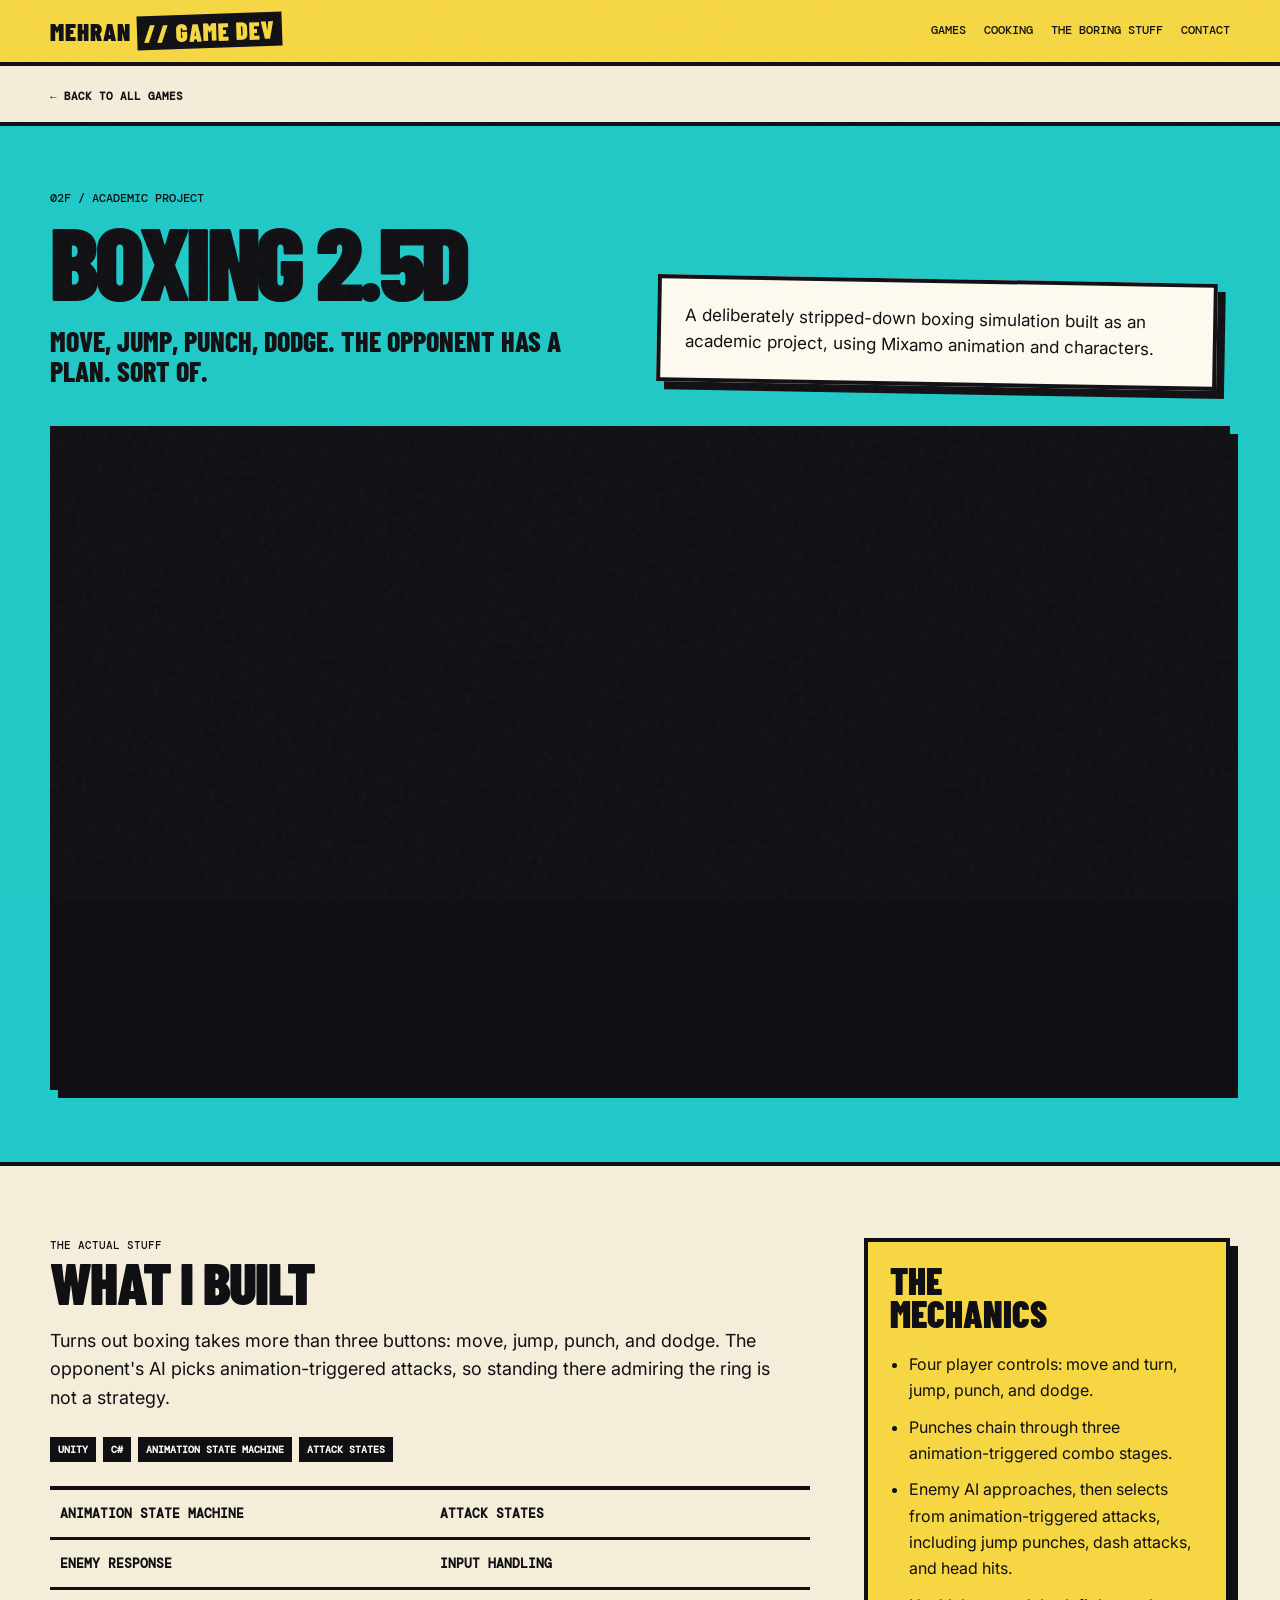
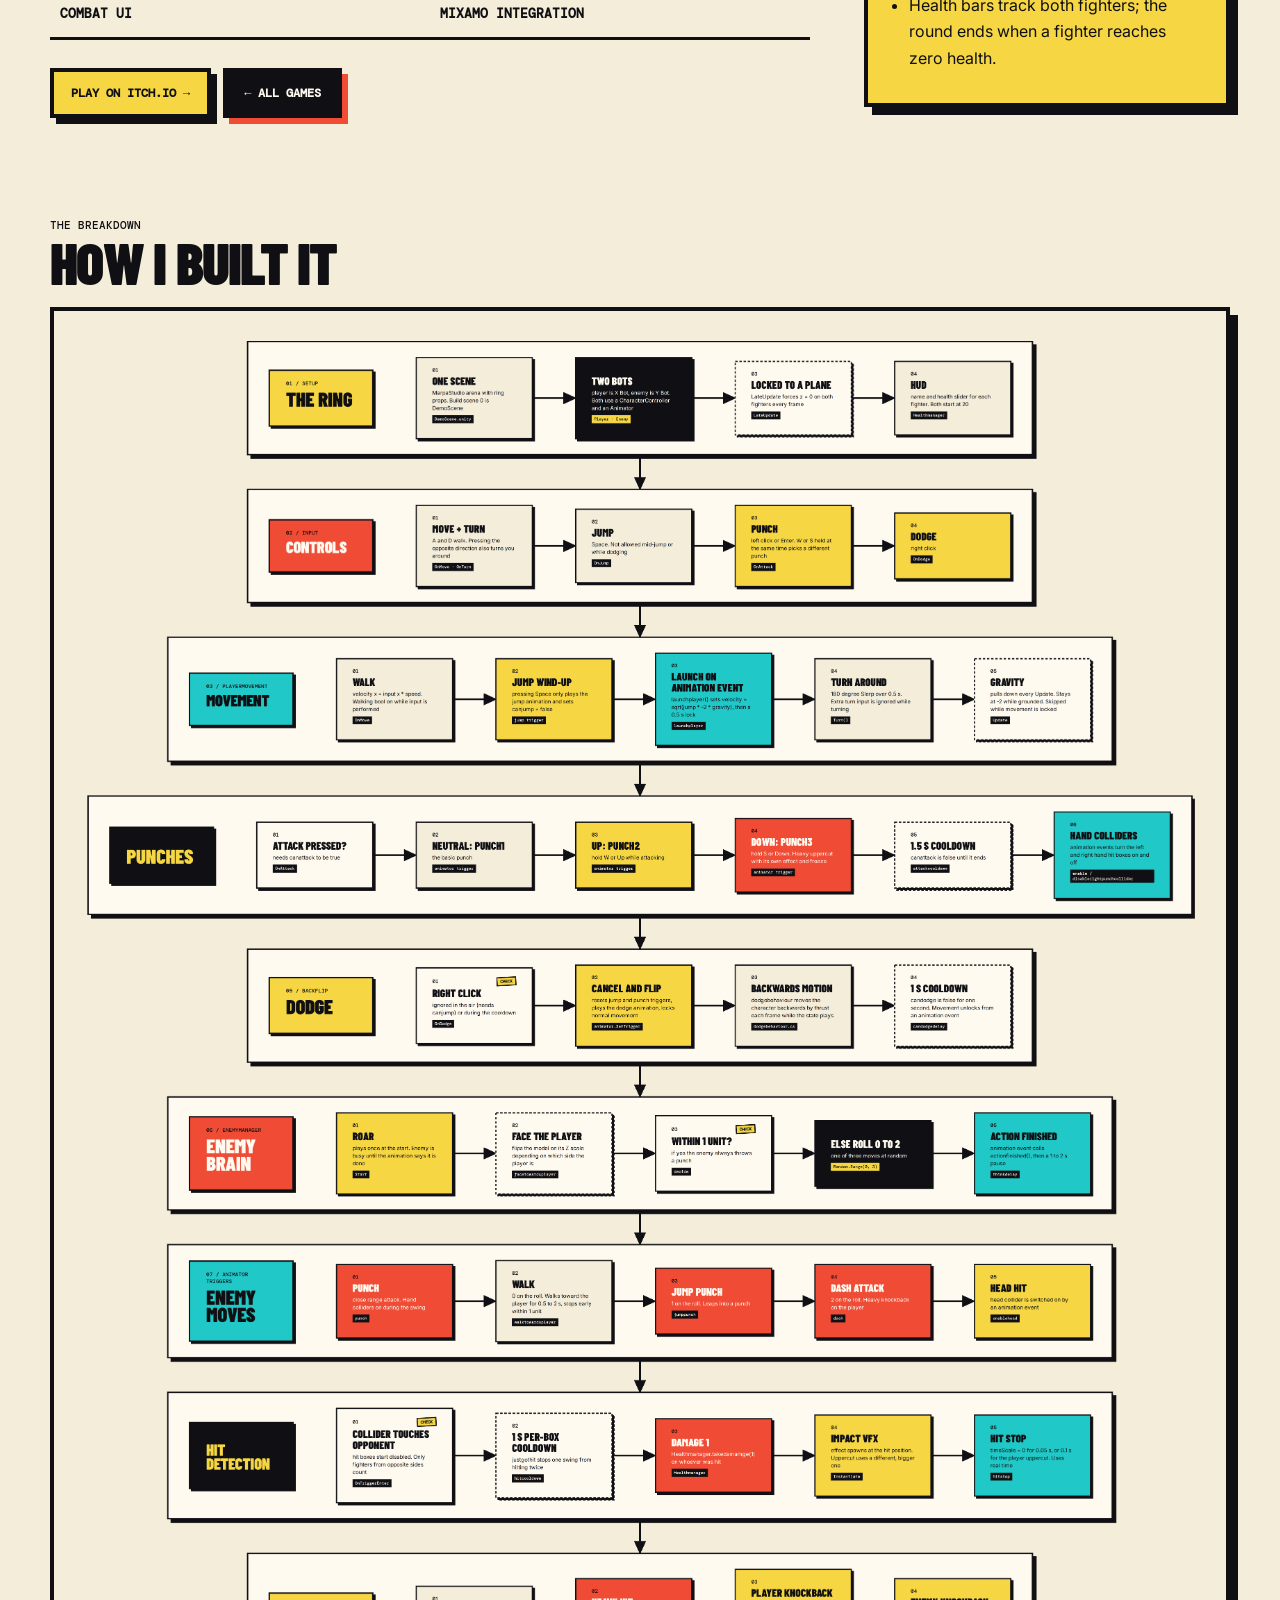
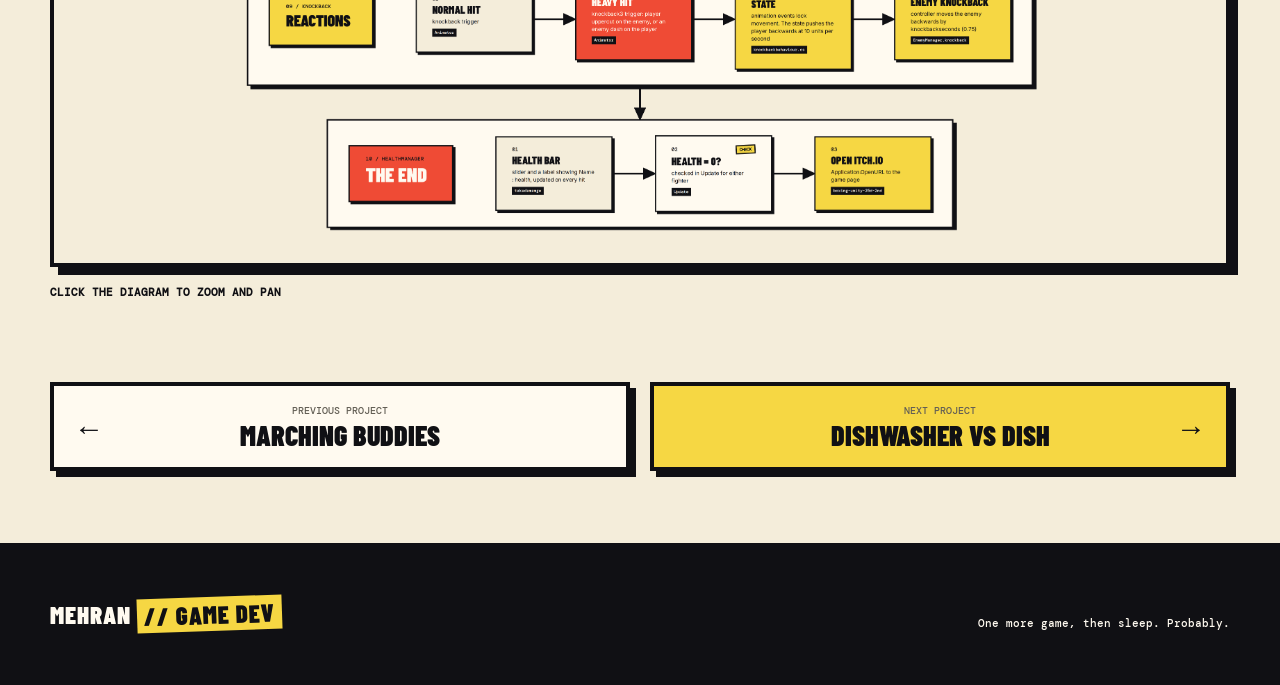
==== commit e36e0f92: "description tightened" ====
--- a/games/boxing-2-5d.html
+++ b/games/boxing-2-5d.html
@@ -34,7 +34,7 @@
       <div>
         <div class="project-label">02F / ACADEMIC PROJECT</div>
         <h1 class="project-title">Boxing 2.5D</h1>
-        <div class="project-hook">Three moves. Three enemy moves. Please do not overthink it.</div>
+        <div class="project-hook">Move, jump, punch, dodge. The opponent has a plan. Sort of.</div>
       </div>
       <div class="project-intro">A deliberately stripped-down boxing simulation built as an academic project, using Mixamo animation and characters.</div>
     </div>
@@ -53,7 +53,7 @@
       <div class="eyebrow">THE ACTUAL STUFF</div>
       <h2>WHAT I BUILT</h2>
       <div class="project-copy">
-        <p>Sometimes the correct game-design decision is simply: there are three buttons. Stop adding buttons.</p>
+        <p>Turns out boxing takes more than three buttons: move, jump, punch, and dodge. The opponent's AI picks animation-triggered attacks, so standing there admiring the ring is not a strategy.</p>
       </div>
       <div class="project-tags"><span class="project-tag">UNITY</span><span class="project-tag">C#</span><span class="project-tag">ANIMATION STATE MACHINE</span><span class="project-tag">ATTACK STATES</span></div>
       <div class="system-list"><div class="system-item">Animation state machine</div><div class="system-item">Attack states</div><div class="system-item">Enemy response</div><div class="system-item">Input handling</div><div class="system-item">Combat UI</div><div class="system-item">Mixamo integration</div></div>
@@ -64,7 +64,7 @@
     </div>
     <aside class="project-aside">
       <h3>THE<br>MECHANICS</h3>
-      <ul class="project-bullets"><li>Three player moves versus three enemy moves.</li><li>Animation-driven attacks using Mixamo assets.</li><li>Basic health UI and state handling.</li><li>Small scope designed to prove the core loop.</li></ul>
+      <ul class="project-bullets"><li>Four player controls: move and turn, jump, punch, and dodge.</li><li>Punches chain through three animation-triggered combo stages.</li><li>Enemy AI approaches, then selects from animation-triggered attacks, including jump punches, dash attacks, and head hits.</li><li>Health bars track both fighters; the round ends when a fighter reaches zero health.</li></ul>
     </aside>
   </div>
   <div class="wrap" style="margin-top:100px;">
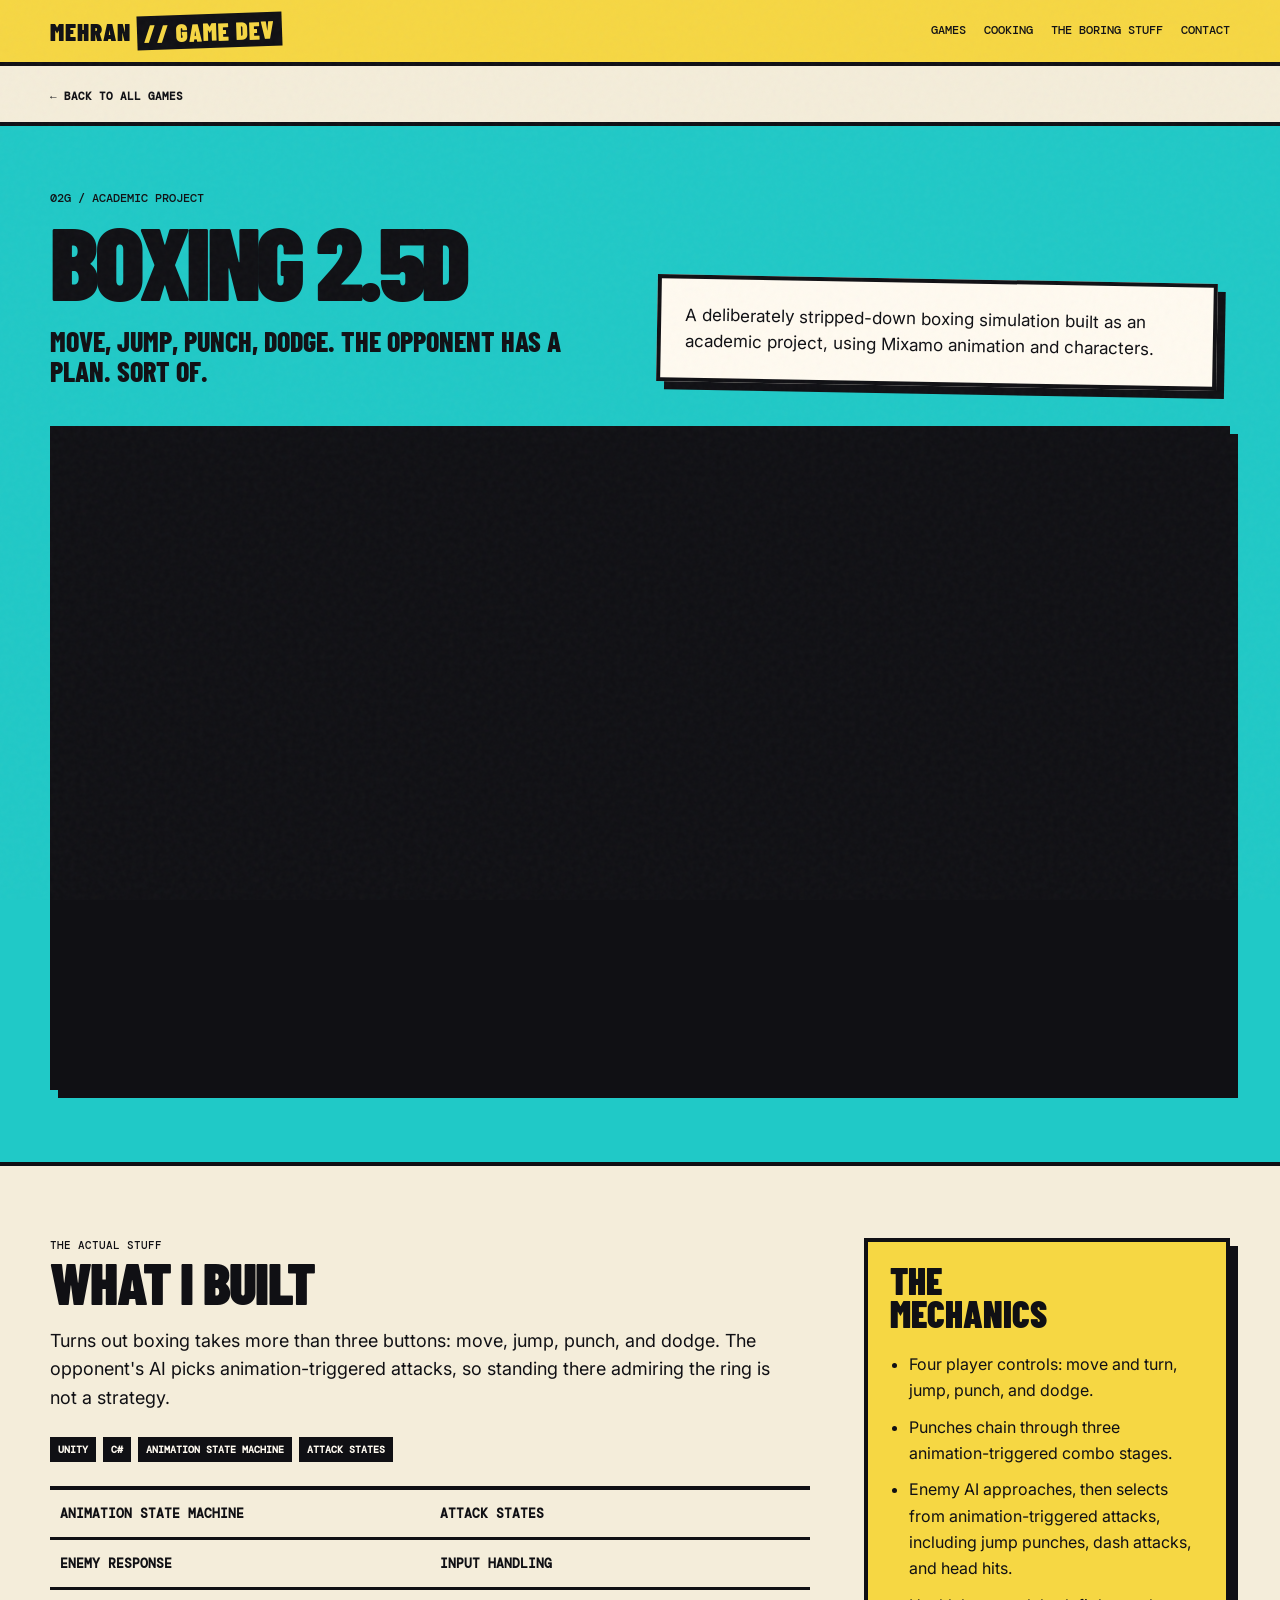
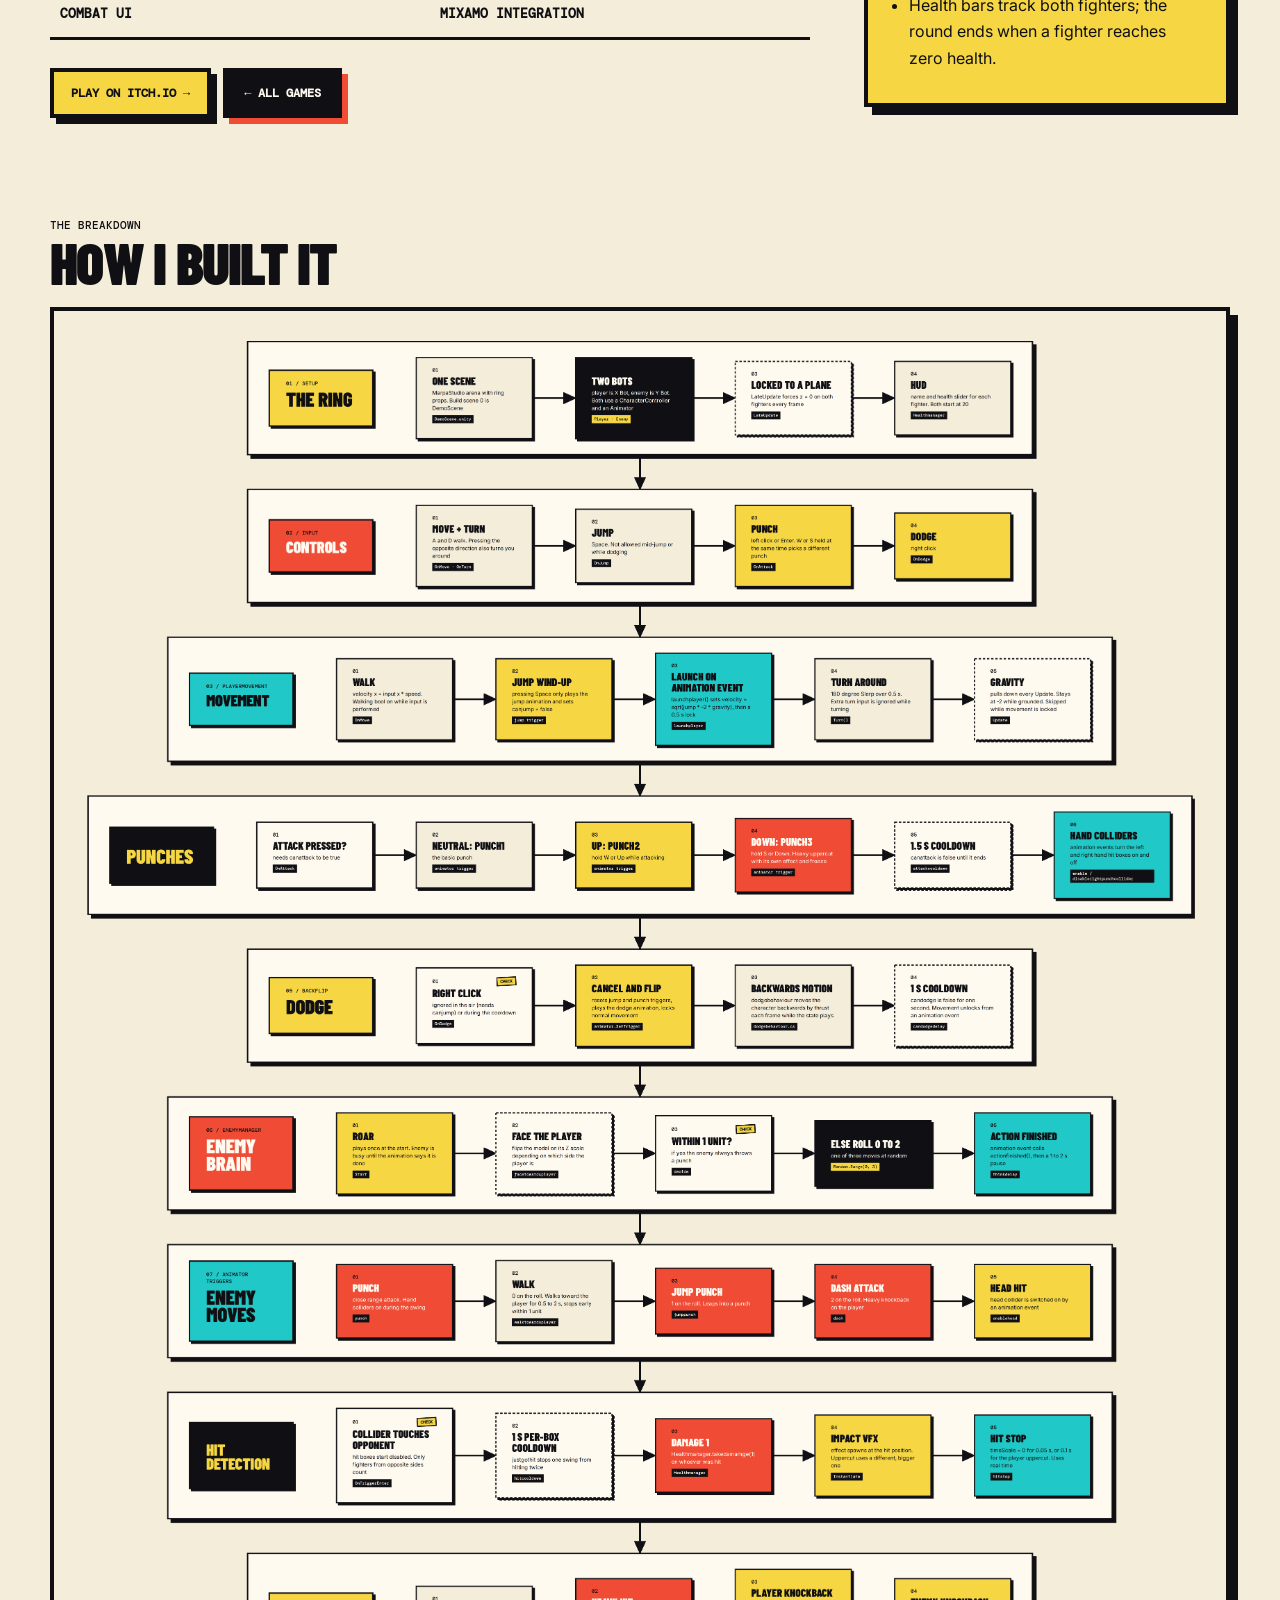
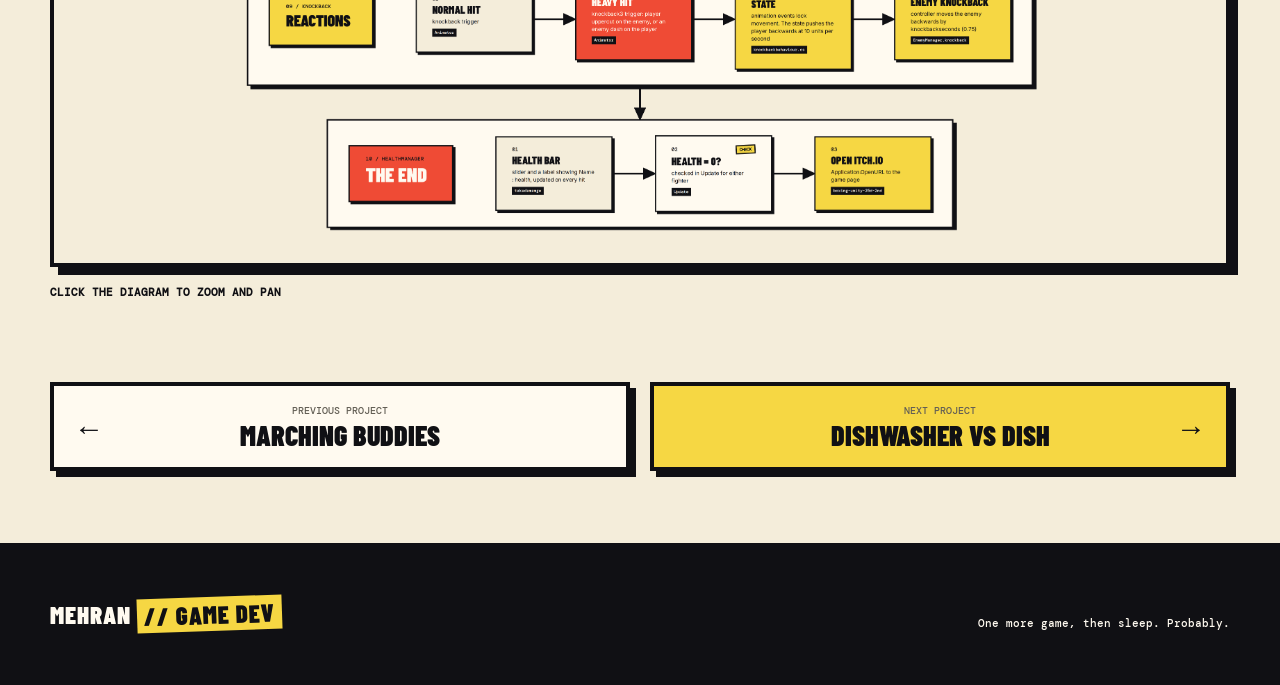
==== commit eb584679: "added a new game bby" ====
--- a/games/boxing-2-5d.html
+++ b/games/boxing-2-5d.html
@@ -32,7 +32,7 @@
   <div class="wrap">
     <div class="project-top">
       <div>
-        <div class="project-label">02F / ACADEMIC PROJECT</div>
+        <div class="project-label">02G / ACADEMIC PROJECT</div>
         <h1 class="project-title">Boxing 2.5D</h1>
         <div class="project-hook">Move, jump, punch, dodge. The opponent has a plan. Sort of.</div>
       </div>
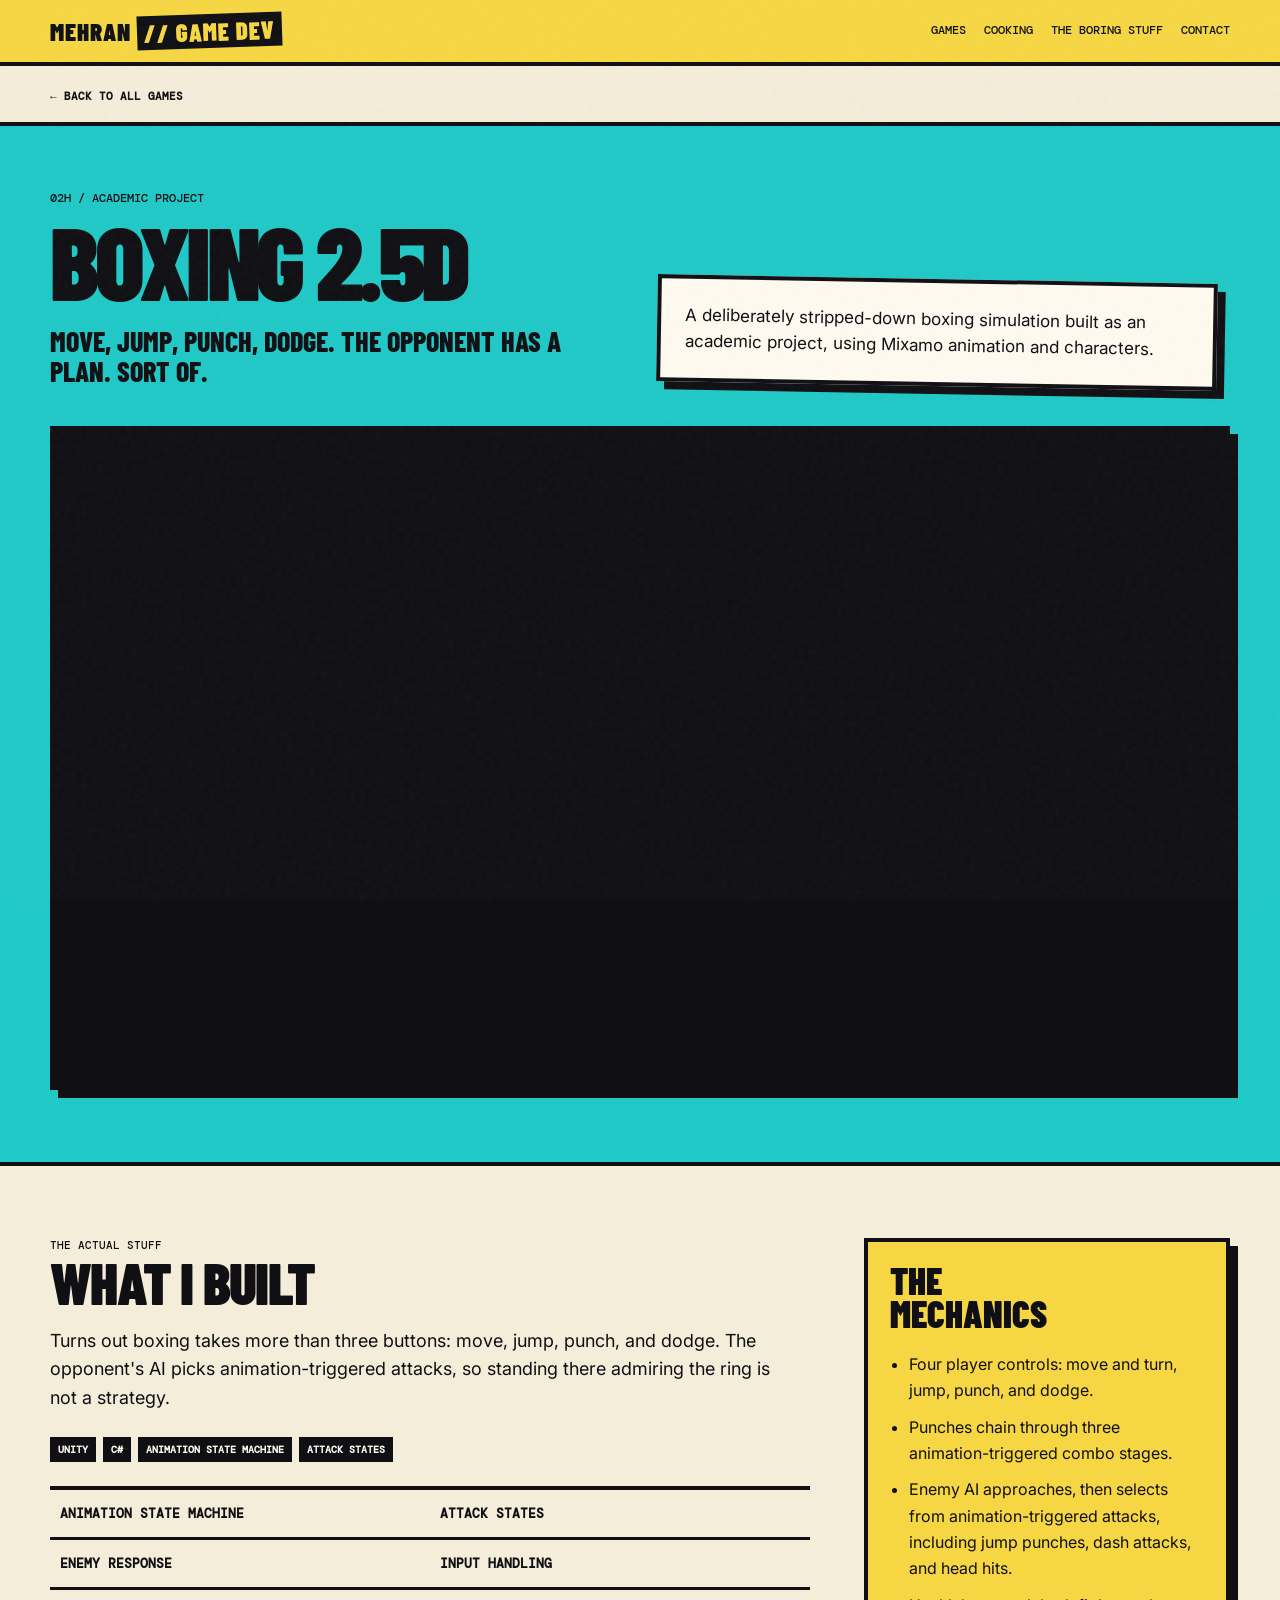
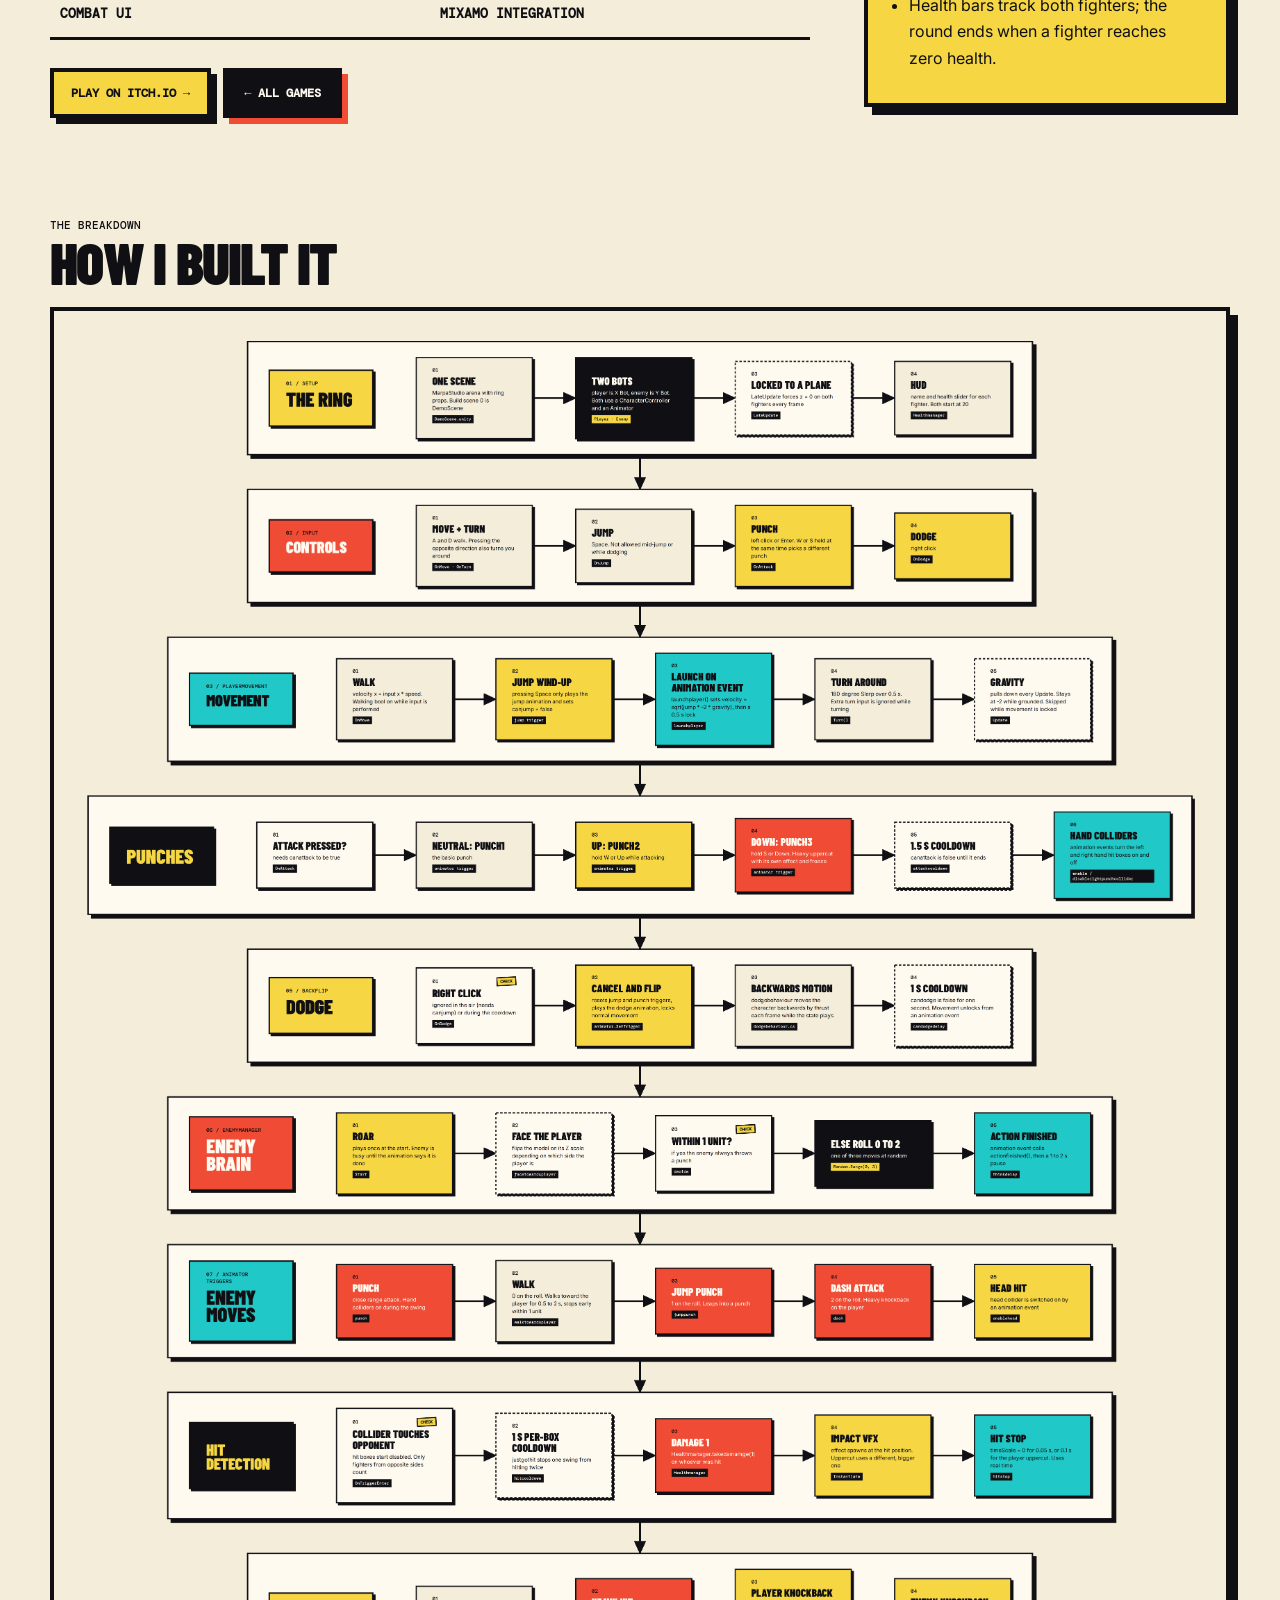
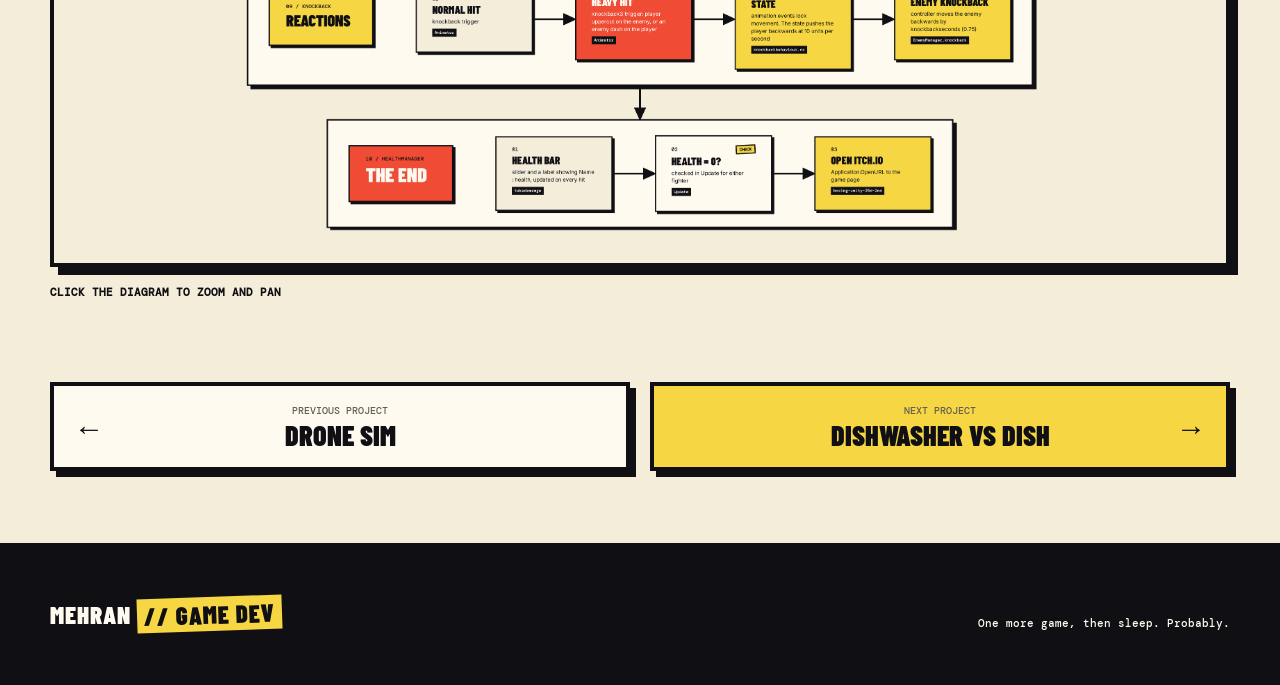
==== commit f9f9fe14: "ui fixes and ONE MORE PROJECT DUH" ====
--- a/games/boxing-2-5d.html
+++ b/games/boxing-2-5d.html
@@ -32,7 +32,7 @@
   <div class="wrap">
     <div class="project-top">
       <div>
-        <div class="project-label">02G / ACADEMIC PROJECT</div>
+        <div class="project-label">02H / ACADEMIC PROJECT</div>
         <h1 class="project-title">Boxing 2.5D</h1>
         <div class="project-hook">Move, jump, punch, dodge. The opponent has a plan. Sort of.</div>
       </div>
@@ -79,9 +79,9 @@
 </main>
 
 <nav class="project-pagination wrap" aria-label="Project navigation">
-  <a class="project-pagination-link previous" href="marching-buddies.html" aria-label="Previous project: Marching Buddies" rel="prev">
+  <a class="project-pagination-link previous" href="drone-combat-simulation.html" aria-label="Previous project: Drone Sim" rel="prev">
     <span class="project-pagination-arrow" aria-hidden="true">←</span>
-    <span><span class="project-pagination-label">PREVIOUS PROJECT</span><span class="project-pagination-title">Marching Buddies</span></span>
+    <span><span class="project-pagination-label">PREVIOUS PROJECT</span><span class="project-pagination-title">Drone Sim</span></span>
   </a>
   <a class="project-pagination-link next" href="dishwasher-vs-dish.html" aria-label="Next project: Dishwasher vs Dish" rel="next">
     <span><span class="project-pagination-label">NEXT PROJECT</span><span class="project-pagination-title">Dishwasher vs Dish</span></span>
--- a/css/style.css
+++ b/css/style.css
@@ -105,6 +105,7 @@
 
 .about{background:var(--ink);color:var(--white)}
 .about-grid{display:grid;grid-template-columns:.8fr 1.2fr;gap:45px}
+.about-skills{grid-column:1/-1}
 .about h2{color:var(--yellow)}
 .devlog{border:var(--border);padding:20px;background:var(--yellow);color:var(--ink);box-shadow:var(--shadow);transform:rotate(-1deg)}
 .devlog p{font:500 13px/1.6 var(--mono)}
